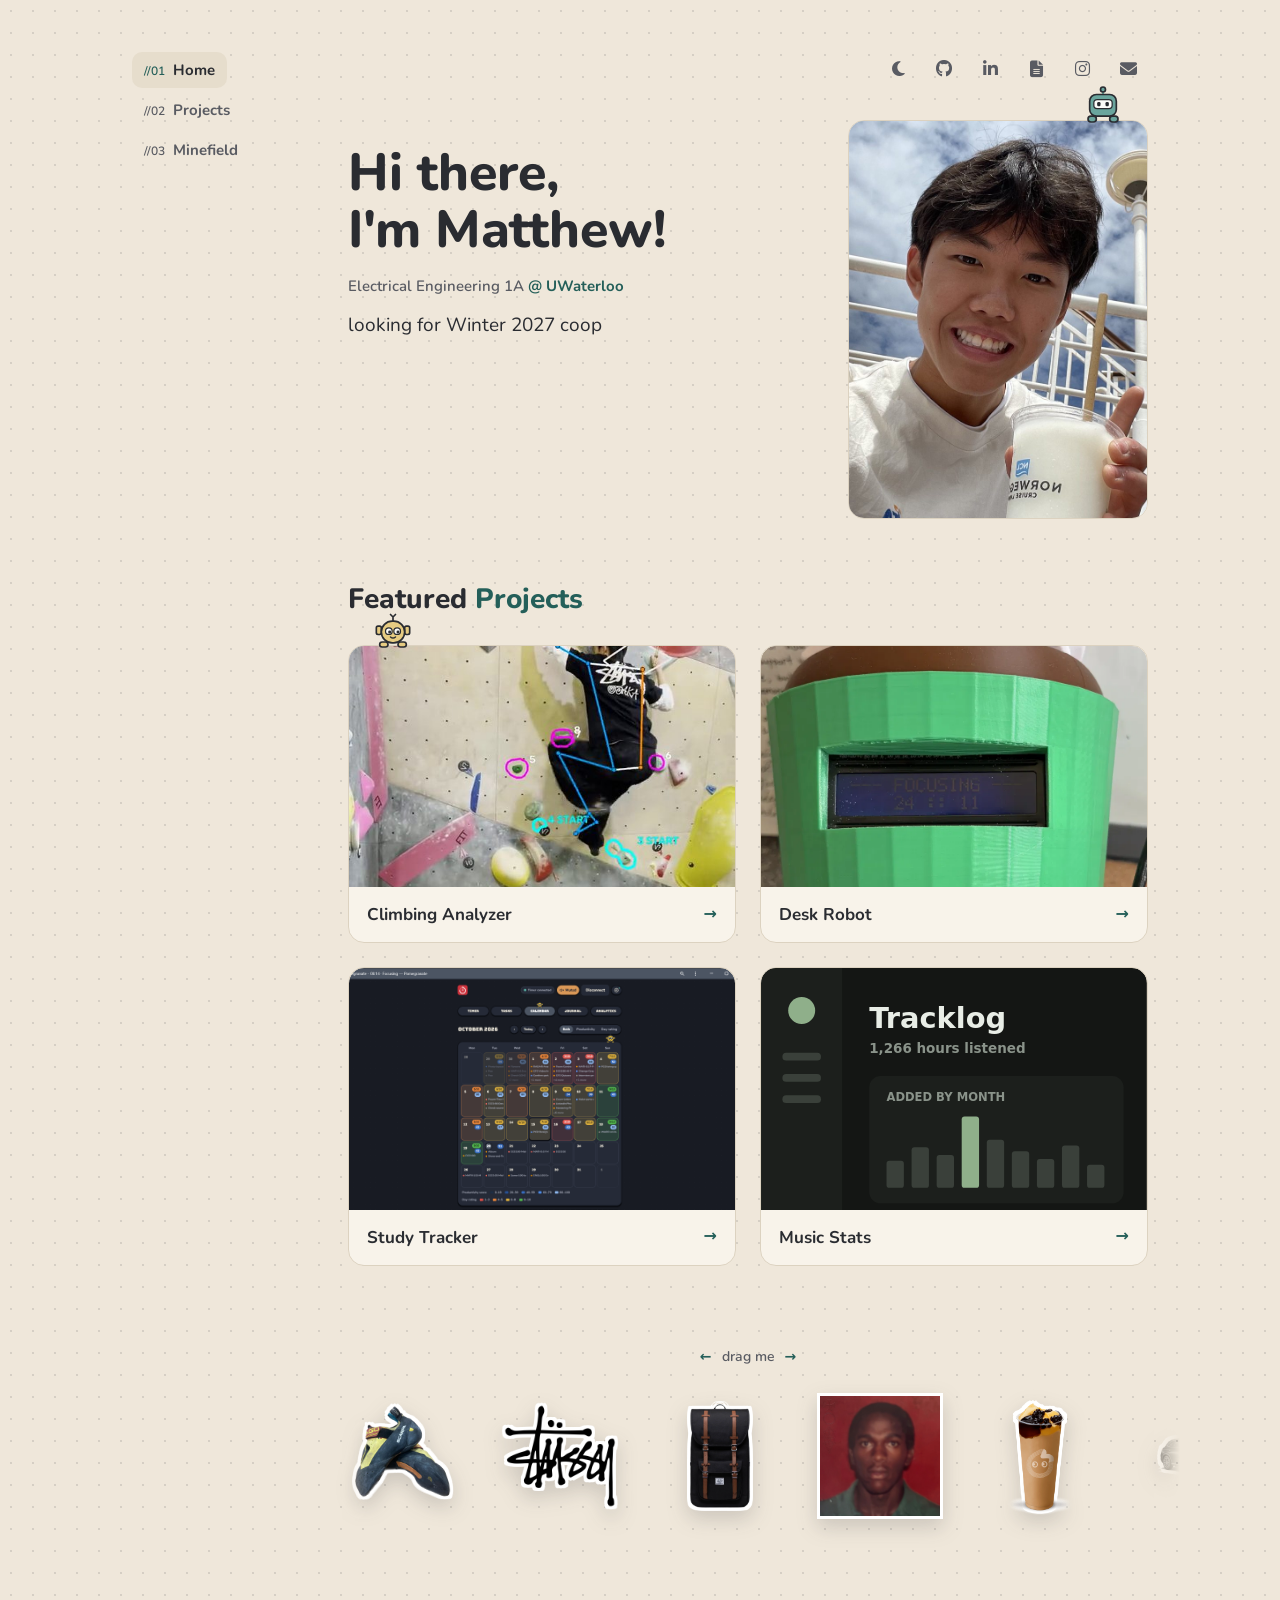
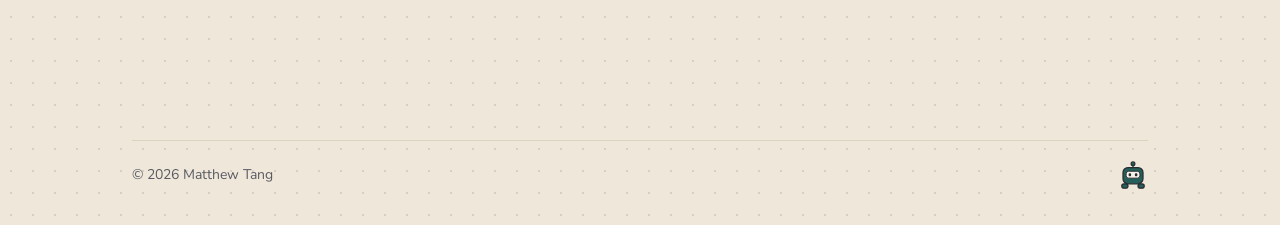
==== index.html @ fa2c8f28 "Add files via upload" ====
<!DOCTYPE html>
<html lang="en">
<head>
<meta charset="UTF-8">
<meta name="viewport" content="width=device-width, initial-scale=1.0">
<title>Matthew Tang</title>
<link rel="preconnect" href="https://fonts.googleapis.com">
<link rel="preconnect" href="https://fonts.gstatic.com" crossorigin>
<link href="https://fonts.googleapis.com/css2?family=Nunito:wght@400;600;700;800&display=swap" rel="stylesheet">
<link rel="stylesheet" href="https://cdnjs.cloudflare.com/ajax/libs/font-awesome/6.5.2/css/all.min.css">
<link rel="stylesheet" href="styles.css?v=18">
<script>
  // apply a saved light/dark choice before the page paints (no flash); otherwise CSS follows the device setting
  try { var t = localStorage.getItem("theme"); if (t === "light" || t === "dark") document.documentElement.dataset.theme = t; } catch (e) {}
</script>
</head>
<body>
<div class="page">
  <nav class="side-nav" aria-label="Pages">
    <a href="index.html" aria-current="page"><span class="num">//01</span>Home</a>
    <a href="projects.html"><span class="num">//02</span>Projects</a>
    <a href="game.html"><span class="num">//03</span>Minefield</a>
  </nav>
  <main>
    <div class="topbar">
      <button class="link-btn theme-toggle" type="button" aria-label="Switch light/dark mode"><i class="fa-solid fa-moon"></i><i class="fa-solid fa-sun"></i><span class="tip">Dark mode</span></button>
      <ul class="links">
        <li><a class="link-btn github" href="https://github.com/matthewtang29" target="_blank" rel="noopener" aria-label="GitHub"><i class="fa-brands fa-github"></i><span class="tip">GitHub</span></a></li>
        <li><a class="link-btn linkedin" href="https://www.linkedin.com/in/matthewtang29" target="_blank" rel="noopener" aria-label="LinkedIn"><i class="fa-brands fa-linkedin-in"></i><span class="tip">LinkedIn</span></a></li>
        <li><a class="link-btn resume" href="#" aria-label="Resume"><i class="fa-solid fa-file-lines"></i><span class="tip">Resume</span></a></li>
        <li><a class="link-btn instagram" href="https://instagram.com/matthew_tang29" target="_blank" rel="noopener" aria-label="Instagram"><i class="fa-brands fa-instagram"></i><span class="tip">Instagram</span></a></li>
        <li><button class="link-btn email" type="button" data-email="ms2tang@uwaterloo.ca" aria-label="Copy email address ms2tang@uwaterloo.ca"><i class="fa-solid fa-envelope"></i><span class="tip">ms2tang@uwaterloo.ca</span></button></li>
      </ul>
    </div>

    <section class="hero with-photo">
      <div class="hero-text">
        <h1>Hi there,<br><span class="nowrap">I'm Matthew!</span></h1>
        <p class="tagline">Electrical Engineering 1A <b>@ UWaterloo</b></p>
        <p class="blurb">looking for Winter 2027 coop</p>
      </div>
      <div class="card me perch bot-bolt">
        <img src="images/me.jpg" alt="Photo of Matthew Tang">
      </div>
    </section>

    <h2>Featured <span class="accent">Projects</span></h2>
    <div class="featured">
      <a class="card feature perch bot-gear left" href="projects.html#betavision">
        <img class="card-img" src="images/betavision-demo-poster.jpg" alt="A boulder climb run through BetaVision, with a skeleton tracking the climber and numbered route holds outlined">
        <div class="caption"><strong>Climbing Analyzer</strong><span class="arrow">→</span></div>
      </a>
      <a class="card feature" href="projects.html#pomodoro">
        <img class="card-img" src="images/pomodoro-timer.png" alt="The 3D-printed cupcake Pomodoro timer, its LCD reading FOCUSING 24:11">
        <div class="caption"><strong>Desk Robot</strong><span class="arrow">→</span></div>
      </a>
      <a class="card feature" href="projects.html#pomegranate">
        <img class="card-img" src="images/pomegranate-calendar.png" alt="Pomegranate's Calendar tab for October 2026, with each day's rating, productivity score and tasks">
        <div class="caption"><strong>Study Tracker</strong><span class="arrow">→</span></div>
      </a>
      <a class="card feature" href="projects.html#tracklog">
        <img class="card-img crop-top" src="images/tracklog.svg" alt="Tracklog's dashboard: hours listened, songs added by month and top songs">
        <div class="caption"><strong>Music Stats</strong><span class="arrow">→</span></div>
      </a>
    </div>

    <p class="drag-hint"><span>←</span>drag me<span>→</span></p>
    <div class="hobbies" aria-label="Things I like">
      <div class="hobby-track">
        <div class="hobby" tabindex="0"><img src="images/hobbies/climbing.svg" data-photo="images/hobbies/climbing" alt="" draggable="false"><div class="label"><small>Fav sport</small><span>Rock climbing</span></div></div>
        <div class="hobby" tabindex="0"><img src="images/hobbies/brand.svg" data-photo="images/hobbies/brand" alt="" draggable="false"><div class="label"><small>Fav brand</small><span>Stüssy</span></div></div>
        <div class="hobby" tabindex="0"><img src="images/hobbies/backpack.svg" data-photo="images/hobbies/backpack" alt="" draggable="false"><div class="label"><small>Backpack</small><span>Herschel Little America (black)</span></div></div>
        <div class="hobby" tabindex="0"><img src="images/hobbies/song.svg" data-photo="images/hobbies/song" alt="" draggable="false"><div class="label"><small>Fav song</small><span>Emily's Song — Daniel Caesar</span></div></div>
        <div class="hobby" tabindex="0"><img src="images/hobbies/drink.svg" data-photo="images/hobbies/drink" alt="" draggable="false"><div class="label"><small>Fav drink</small><span>CoCo Three Guys</span></div></div>
        <div class="hobby" tabindex="0"><img src="images/hobbies/car.svg" data-photo="images/hobbies/car" alt="" draggable="false"><div class="label"><small>Dream car</small><span>Mercedes CLE 300</span></div></div>
        <div class="hobby" tabindex="0"><img src="images/hobbies/album.svg" data-photo="images/hobbies/album" alt="" draggable="false"><div class="label"><small>Fav album</small><span>Gemini Rights — Steve Lacy</span></div></div>
      </div>
    </div>
  </main>
  <footer>
    <span>© 2026 Matthew Tang</span>
    <span class="footer-bot"><svg class="mascot" viewBox="0 0 48 44" aria-hidden="true" focusable="false"><line class="m-line" x1="24" y1="10" x2="24" y2="4"/><circle class="m-body" cx="24" cy="4" r="3"/><rect class="m-body" x="8" y="10" width="32" height="26" rx="8"/><rect class="m-visor" x="13" y="16" width="22" height="11" rx="4"/><g class="m-eyes"><rect x="17" y="19" width="4" height="5" rx="1.5"/><rect x="27" y="19" width="4" height="5" rx="1.5"/></g><rect class="m-body" x="6" y="36" width="10" height="7" rx="3.5"/><rect class="m-body" x="32" y="36" width="10" height="7" rx="3.5"/></svg></span>
  </footer>
</div>
<script src="site.js?v=9"></script>
</body>
</html>
---- styles.css ----
/* ==========================================================
   Matthew Tang — shared styles for every page
   Calm robot-lab theme: warm neutrals, one soft teal accent,
   rounded "panel" cards and a small mascot or two.
   ========================================================== */

/* ---------- Colour tokens ----------
   Every colour on the site comes from here. Light is the default;
   dark follows the device setting until the visitor picks one with
   the toggle (their choice is saved as data-theme on <html>). */
:root{
  --bg: #EFE7DA;            /* warm beige page */
  --surface: #F8F3EA;       /* cards / panels */
  --surface-2: #E6DDCC;     /* subtle fills, hovers */
  --text: #2A2C31;          /* dark grey body text */
  --muted: #595B62;         /* secondary text */
  --line: #DCD2C0;          /* hairline borders */
  --accent: #245F59;        /* the one accent: soft robot teal */
  --accent-soft: #D6E4DD;   /* tinted backgrounds (never behind accent text) */
  --on-accent: #FFFFFF;     /* text on accent buttons */
  --mascot-line: #2A2C31;
  --sticker-edge: #FFFFFF;  /* outline around the hobby stickers */
  --sticker-shadow: rgba(42,44,49,.18);
  --bot-edge: transparent;  /* thin outline around robot images (dark mode only) */
  --dot: rgba(42,44,49,.13); /* background dot grid */

  /* Minefield only — game states and the classic number colours */
  --danger: #A23B34;
  --ok: #336B43;
  --cell-hidden: #E2D9C8;
  --cell-hover: #D6CCB9;
  --cell-revealed: #F8F3EA;
  --grid-line: #CFC4B0;
  --n1: #3466A8; --n2: #336B43; --n3: #A23B34; --n4: #6A55A0;
  --n5: #9A5530; --n6: #245F59; --n7: #2A2C31; --n8: #595B62;

  --radius: 16px;
  color-scheme: light;
}

@media (prefers-color-scheme: dark){
  :root:not([data-theme="light"]){
    --bg: #1D1F23;
    --surface: #25282D;
    --surface-2: #2E3238;
    --text: #E9E7E2;
    --muted: #A4A7AE;
    --line: #363A41;
    --accent: #86BDB6;
    --accent-soft: #2B3B3A;
    --on-accent: #1D1F23;
    --mascot-line: #1D1F23;
    --sticker-edge: #E9E7E2;
    --sticker-shadow: rgba(0,0,0,.45);
    --bot-edge: #E9E7E2;
    --dot: rgba(233,231,226,.08);
    --danger: #E59088;
    --ok: #8CC79B;
    --cell-hidden: #34383F;
    --cell-hover: #3D424A;
    --cell-revealed: #25282D;
    --grid-line: #1D1F23;
    --n1: #8DB3E6; --n2: #8CC79B; --n3: #E59088; --n4: #BBA8E6;
    --n5: #DDA77F; --n6: #86BDB6; --n7: #E9E7E2; --n8: #A4A7AE;
    color-scheme: dark;
  }
}
:root[data-theme="dark"]{
  --bg: #1D1F23;
  --surface: #25282D;
  --surface-2: #2E3238;
  --text: #E9E7E2;
  --muted: #A4A7AE;
  --line: #363A41;
  --accent: #86BDB6;
  --accent-soft: #2B3B3A;
  --on-accent: #1D1F23;
  --mascot-line: #1D1F23;
  --sticker-edge: #E9E7E2;
  --sticker-shadow: rgba(0,0,0,.45);
  --bot-edge: #E9E7E2;
  --dot: rgba(233,231,226,.08);
  --danger: #E59088;
  --ok: #8CC79B;
  --cell-hidden: #34383F;
  --cell-hover: #3D424A;
  --cell-revealed: #25282D;
  --grid-line: #1D1F23;
  --n1: #8DB3E6; --n2: #8CC79B; --n3: #E59088; --n4: #BBA8E6;
  --n5: #DDA77F; --n6: #86BDB6; --n7: #E9E7E2; --n8: #A4A7AE;
  color-scheme: dark;
}

:root{
  --bot-outline: drop-shadow(1.5px 0 0 var(--bot-edge)) drop-shadow(-1.5px 0 0 var(--bot-edge))
                 drop-shadow(0 1.5px 0 var(--bot-edge)) drop-shadow(0 -1.5px 0 var(--bot-edge));
}

*{ box-sizing: border-box; }

html, body{
  margin: 0;
  padding: 0;
  background: var(--bg);
  color: var(--text);
  font-family: 'Nunito', system-ui, sans-serif;
  font-size: 16px;
  line-height: 1.6;
}
body{
  min-height: 100vh;
  background-image: radial-gradient(var(--dot) 1px, transparent 1.5px);
  background-size: 22px 22px;
}
img{ max-width: 100%; display: block; }
a{ color: inherit; }
:focus-visible{ outline: 2px solid var(--accent); outline-offset: 3px; }

/* ---------- Page frame: sidebar + main ---------- */
.page{
  max-width: 1080px;
  margin: 0 auto;
  padding: 48px 32px 0;
  display: grid;
  grid-template-columns: 160px 1fr;
  gap: 56px;
}
main{ min-width: 0; }   /* keep wide content (the hobby slider) from stretching the page */

/* ---------- Sidebar nav (//01 Home etc.) ---------- */
.side-nav{
  position: sticky;
  top: 48px;
  align-self: start;
  display: flex;
  flex-direction: column;
  gap: 4px;
  padding-top: 4px;
}
.side-nav a{
  position: relative;
  display: inline-flex;
  align-items: baseline;
  gap: 8px;
  width: fit-content;
  font-weight: 700;
  font-size: 15px;
  text-decoration: none;
  color: var(--muted);
  padding: 6px 12px;
  border-radius: 10px;
  transition: color .15s ease, background-color .15s ease;
}
.side-nav a .num{ font-size: 12px; font-weight: 600; color: var(--muted); }
.side-nav a:hover{ color: var(--text); background: var(--surface-2); }
.side-nav a[aria-current="page"]{ color: var(--text); background: var(--surface-2); }
.side-nav a[aria-current="page"] .num{ color: var(--accent); }

/* ---------- Top bar: theme toggle + link buttons ---------- */
.topbar{
  display: flex;
  justify-content: flex-end;
  align-items: center;
  gap: 6px;
  margin-bottom: 32px;
}
.links{
  display: flex;
  gap: 6px;
  list-style: none;
  margin: 0;
  padding: 0;
}
.link-btn{
  position: relative;
  width: 40px;
  height: 40px;
  display: flex;
  align-items: center;
  justify-content: center;
  border-radius: 12px;
  border: none;
  background: transparent;
  color: var(--muted);
  font-size: 17px;
  text-decoration: none;
  transition: background-color .15s ease, color .15s ease;
}
button.link-btn{ padding: 0; font: inherit; font-size: 17px; cursor: pointer; }
.link-btn:hover, .link-btn:focus-visible{ background: var(--surface-2); color: var(--accent); }

/* resume isn't ready yet: greyed out until site.js gets a link */
.link-btn.is-disabled{ opacity: .45; cursor: not-allowed; }
.link-btn.is-disabled:hover{ background: transparent; color: var(--muted); }

/* little label under each button on hover */
.link-btn .tip{
  position: absolute;
  top: calc(100% + 8px);
  left: 50%;
  transform: translateX(-50%);
  font-size: 12px;
  font-weight: 700;
  line-height: 1.4;
  white-space: nowrap;
  color: var(--bg);
  background: var(--text);
  border-radius: 6px;
  padding: 3px 8px;
  opacity: 0;
  pointer-events: none;
  transition: opacity .15s ease;
  z-index: 5;
}
.link-btn:hover .tip, .link-btn:focus-visible .tip{ opacity: 1; }

/* email: copies the address; last button, so its label lines up to the right */
.link-btn.email .tip{ left: auto; right: 0; transform: none; }
.link-btn.email.copied .tip{ opacity: 1; background: var(--accent); color: var(--on-accent); }

/* theme toggle: moon in light mode, sun in dark mode */
.theme-toggle i{ display: none !important; }
.theme-toggle .fa-moon{ display: inline-block !important; }
:root[data-theme="dark"] .theme-toggle .fa-moon{ display: none !important; }
:root[data-theme="dark"] .theme-toggle .fa-sun{ display: inline-block !important; }
@media (prefers-color-scheme: dark){
  :root:not([data-theme="light"]) .theme-toggle .fa-moon{ display: none !important; }
  :root:not([data-theme="light"]) .theme-toggle .fa-sun{ display: inline-block !important; }
}

/* ---------- Headings ---------- */
.hero{ margin: 0 0 64px; }
h1{
  font-weight: 800;
  font-size: clamp(34px, 5vw, 52px);
  line-height: 1.1;
  letter-spacing: -.5px;
  margin: 0 0 16px;
  color: var(--text);
}
.tagline{
  font-weight: 600;
  font-size: 15px;
  color: var(--muted);
  margin: 0 0 12px;
}
.tagline b{ font-weight: 700; color: var(--accent); }
.blurb{
  font-size: 19px;
  line-height: 1.6;
  margin: 0;
  max-width: 44ch;
}
h2{
  font-weight: 800;
  font-size: clamp(22px, 3vw, 28px);
  line-height: 1.2;
  margin: 0 0 28px;
  color: var(--text);
}
h2 .accent{ color: var(--accent); }

/* ---------- Shared card: a soft rounded panel ---------- */
.card{
  position: relative;
  background: var(--surface);
  border: 1px solid var(--line);
  border-radius: var(--radius);
  overflow: hidden;
}
/* a robot perched on a card's top edge (1–2 per page) */
.perch{ position: relative; }
.card.perch{ overflow: visible; }   /* let the robot poke out above the card */
.perch::before{
  content: "";
  position: absolute;
  bottom: calc(100% - 2px);
  right: 24px;
  width: 40px;
  height: 37px;
  background-repeat: no-repeat;
  background-position: center;
  background-size: contain;
  pointer-events: none;
  z-index: 2;
  filter: var(--bot-outline);
}
.perch.left::before{ right: auto; left: 24px; }
.bot-bolt::before { background-image: url(bots/bolt.svg); }
.bot-visor::before{ background-image: url(bots/visor.svg); }
.bot-gear::before { background-image: url(bots/gear.svg); }

/* card photos keep the card's rounded corners even when the card can't clip them */
.feature .card-img, .project .card-img{ border-radius: calc(var(--radius) - 1px) calc(var(--radius) - 1px) 0 0; }
.me img{ border-radius: calc(var(--radius) - 1px); }

.card-img{
  width: 100%;
  object-fit: cover;
  background: var(--surface-2);
}

/* ---------- Buttons ---------- */
.btn{
  display: inline-flex;
  align-items: center;
  gap: 8px;
  font-family: inherit;
  font-weight: 700;
  font-size: 14px;
  line-height: 1.4;
  text-decoration: none;
  color: var(--on-accent);
  background: var(--accent);
  border: 1px solid var(--accent);
  border-radius: 999px;
  padding: 7px 16px;
  cursor: pointer;
  transition: opacity .15s ease;
  white-space: nowrap;
}
.btn:hover{ opacity: .88; }
.btn.ghost{ background: transparent; color: var(--text); border-color: var(--line); }
.btn.ghost:hover{ opacity: 1; background: var(--surface-2); }
.btn:disabled{ opacity: .45; cursor: not-allowed; }

/* ---------- Home hero with photo ---------- */
.hero.with-photo{
  display: flex;
  align-items: flex-start;
  justify-content: space-between;
  gap: 48px;
}
.hero.with-photo .hero-text{ flex: 1; min-width: 0; padding-top: 24px; }
.hero.with-photo h1{ font-size: clamp(30px, 4.6vw, 52px); }   /* small enough that "I'm Matthew!" fits on one line */
.nowrap{ white-space: nowrap; }
.me{
  flex: 0 0 auto;
  width: 300px;
}
.me img{ width: 100%; height: auto; }   /* keep the photo's original (vertical) proportions */

/* ---------- Home: featured projects ---------- */
.featured{
  display: grid;
  grid-template-columns: 1fr 1fr;
  gap: 24px;
  margin-bottom: 80px;
}
.feature{
  display: block;
  text-decoration: none;
  transition: border-color .15s ease;
}
.feature:hover{ border-color: var(--accent); }
.feature .card-img{ aspect-ratio: 16 / 10; }
.card-img.crop-top{ object-position: top; }   /* keep the top of a tall image when it's cropped */
.feature .caption{
  display: flex;
  align-items: center;
  justify-content: space-between;
  gap: 10px;
  padding: 14px 18px;
}
.feature .caption strong{ font-weight: 700; font-size: 17px; }
.feature .caption .arrow{ color: var(--accent); font-weight: 700; }

/* ---------- Home: hobby slider ("drag me") ---------- */
.drag-hint{
  text-align: center;
  font-weight: 600;
  font-size: 14px;
  color: var(--muted);
  margin: 0 0 4px;
}
.drag-hint span{ display: inline-block; margin: 0 10px; color: var(--accent); }

.hobbies{
  position: relative;
  overflow: hidden;
  cursor: grab;
  padding: 24px 0 72px;
  margin: 0 -32px;
  touch-action: pan-y;
  -webkit-user-select: none;
  user-select: none;
  /* fade the edges */
  -webkit-mask-image: linear-gradient(90deg, transparent, #000 6%, #000 94%, transparent);
          mask-image: linear-gradient(90deg, transparent, #000 6%, #000 94%, transparent);
}
.hobbies.dragging{ cursor: grabbing; }
.hobby-track{
  display: flex;
  gap: 40px;
  width: max-content;
  padding: 0 24px;
  will-change: transform;
}
.hobby{
  position: relative;
  flex: 0 0 auto;
  width: 120px;
  outline: none;
}
.hobby img{
  width: 120px;
  height: 120px;
  object-fit: contain;
  -webkit-user-drag: none;
  /* sticker look: light outline + soft shadow */
  filter:
    drop-shadow(3px 0 0 var(--sticker-edge)) drop-shadow(-3px 0 0 var(--sticker-edge))
    drop-shadow(0 3px 0 var(--sticker-edge)) drop-shadow(0 -3px 0 var(--sticker-edge))
    drop-shadow(0 8px 10px var(--sticker-shadow));
  transition: transform .25s ease;
}
.hobby:hover img, .hobby:focus-visible img{ transform: translateY(-6px) rotate(-4deg) scale(1.06); }
.hobby .label{
  position: absolute;
  top: calc(100% + 10px);
  left: 50%;
  width: max-content;
  max-width: 190px;
  text-align: center;
  transform: translateX(-50%);
  opacity: 0;
  transition: opacity .15s ease;
  pointer-events: none;
}
.hobby .label small{
  display: block;
  font-size: 12px;
  font-weight: 700;
  text-transform: uppercase;
  letter-spacing: .5px;
  color: var(--muted);
}
.hobby .label span{
  display: block;
  font-size: 14px;
  font-weight: 700;
  line-height: 1.3;
}
.hobby:hover .label, .hobby:focus-visible .label{ opacity: 1; }

/* ---------- Projects grid ---------- */
.project-grid{
  display: grid;
  grid-template-columns: 1fr 1fr;
  gap: 24px;
}
.project{
  display: flex;
  flex-direction: column;
}
.project .card-img{ aspect-ratio: 4 / 4.2; }
.project .body{
  flex: 1;
  display: flex;
  flex-direction: column;
  justify-content: space-between;
  gap: 18px;
  padding: 20px 22px 22px;
}
.project h3{
  font-weight: 800;
  font-size: 19px;
  line-height: 1.3;
  margin: 0 0 6px;
}
.project p{ margin: 0; font-size: 15px; line-height: 1.6; color: var(--muted); }
.project .actions{ display: flex; flex-wrap: wrap; justify-content: flex-end; gap: 10px; }

/* ---------- Article placeholder pages ---------- */
.coming-soon{
  padding: 32px 28px;
  max-width: 640px;
}
.coming-soon p{ margin: 0 0 20px; font-size: 18px; line-height: 1.6; }

/* ---------- Article pages (full write-ups) ---------- */
.prose{ max-width: 680px; }
.prose p, .prose ul{ margin: 0 0 18px; font-size: 17px; line-height: 1.7; }
.prose ul{ padding-left: 22px; }
.prose li{ margin-bottom: 8px; }
.prose li::marker{ color: var(--accent); }
.prose h2{ margin: 48px 0 14px; }
.prose a:not(.btn){ color: var(--accent); font-weight: 700; }
.prose .lead{ font-size: 19px; }
.prose code{ font-size: .88em; padding: 1px 5px; border-radius: 5px; background: var(--surface-2); }
/* code blocks: scroll sideways instead of widening the page */
.prose pre{ margin: 0 0 18px; padding: 16px 18px; overflow-x: auto; font-size: 14px; line-height: 1.6; }
.prose pre code{ padding: 0; background: none; font-size: inherit; }
/* buttons right under the intro, e.g. "Try it live" */
.prose .lead + .article-end{ margin: 0 0 8px; }

/* a photo, screenshot or clip with a caption underneath */
.figure{ margin: 32px 0; }
.figure img, .figure video{ width: 100%; height: auto; background: var(--surface-2); border-radius: calc(var(--radius) - 1px) calc(var(--radius) - 1px) 0 0; }
.figure figcaption{ padding: 12px 18px 14px; font-size: 14px; line-height: 1.5; color: var(--muted); }
.figure.tall{ max-width: 320px; }   /* phone-shaped clips stay phone-sized */
/* several small images side by side, sharing one caption */
.figure .figure-row{ display: grid; grid-template-columns: repeat(4, 1fr); gap: 2px; }
.figure .figure-row img{ aspect-ratio: 1; object-fit: cover; border-radius: 0; }
.figure .figure-row img:first-child{ border-top-left-radius: calc(var(--radius) - 1px); }
.figure .figure-row img:last-child{ border-top-right-radius: calc(var(--radius) - 1px); }

/* the numbers at the end of a write-up */
.stats{
  display: grid;
  grid-template-columns: 1fr 1fr;
  gap: 16px;
  margin: 24px 0 12px;
}
.stat{ padding: 18px 20px; }
.stat strong{ display: block; font-weight: 800; font-size: 26px; line-height: 1.2; color: var(--accent); }
.stat span{ display: block; margin-top: 4px; font-size: 14px; line-height: 1.5; color: var(--muted); }
.prose .fine{ font-size: 14px; color: var(--muted); }

.article-end{ display: flex; flex-wrap: wrap; gap: 12px; margin-top: 40px; }

/* ---------- Footer ---------- */
footer{
  grid-column: 1 / -1;
  margin-top: 96px;
  padding: 20px 0 36px;
  border-top: 1px solid var(--line);
  font-size: 14px;
  color: var(--muted);
  display: flex;
  justify-content: space-between;
  align-items: center;
  flex-wrap: wrap;
  gap: 8px;
}
.footer-bot{ display: inline-flex; align-items: center; gap: 10px; }

/* ---------- Mascot (inline SVG in the footer) ----------
   The site's one animation: a slow idle blink. */
.mascot{ width: 30px; height: 28px; flex: 0 0 auto; overflow: visible; }
.mascot .m-body{ fill: var(--accent); stroke: var(--mascot-line); stroke-width: 2; }
.mascot .m-line{ stroke: var(--accent); stroke-width: 2.5; stroke-linecap: round; }
.mascot .m-visor{ fill: var(--surface); stroke: var(--mascot-line); stroke-width: 1.5; }
.mascot .m-eyes{
  fill: var(--text);
  transform-box: fill-box;
  transform-origin: center;
  animation: mascot-blink 6s infinite;
}
@keyframes mascot-blink{
  0%, 94%, 100%{ transform: scaleY(1); }
  96%{ transform: scaleY(.1); }
}

/* ---------- Small screens ---------- */
@media (max-width: 1020px){
  .me{ width: 250px; }
}
@media (max-width: 820px){
  .page{ grid-template-columns: 1fr; gap: 8px; padding: 24px 24px 0; }
  .side-nav{
    position: static;
    flex-direction: row;
    flex-wrap: wrap;
    gap: 4px;
    padding-top: 24px;
    margin-bottom: 24px;
  }
  .side-nav a{ font-size: 14px; padding: 6px 10px; }
  .topbar{ justify-content: flex-start; order: -1; margin-bottom: 0; }
  .hero{ margin-bottom: 48px; }
  .hero.with-photo{ flex-direction: column-reverse; gap: 24px; }
  .hero.with-photo .hero-text{ padding-top: 0; }
  .hero.with-photo h1{ font-size: clamp(30px, 8vw, 52px); }
  .me{ width: 100%; max-width: 360px; }
  .featured, .project-grid{ grid-template-columns: 1fr; }
  .hobbies{ margin: 0 -24px; }
}
@media (max-width: 480px){
  .page{ padding-left: 16px; padding-right: 16px; }
  .hobbies{ margin: 0 -16px; }
  .link-btn{ width: 38px; height: 38px; }
  .links, .topbar{ gap: 4px; }
  .stats{ grid-template-columns: 1fr; }
  .figure.tall{ max-width: none; }
  .figure .figure-row{ grid-template-columns: 1fr 1fr; }
  .figure .figure-row img{ border-radius: 0 !important; }
  .figure .figure-row img:first-child{ border-top-left-radius: calc(var(--radius) - 1px) !important; }
  .figure .figure-row img:nth-child(2){ border-top-right-radius: calc(var(--radius) - 1px) !important; }
  footer{ margin-top: 72px; }
}

/* ==========================================================
   //04 Game — Minefield
   ========================================================== */
.game-hero{
  display: flex;
  justify-content: space-between;
  align-items: flex-end;
  gap: 16px;
  flex-wrap: wrap;
}
.status-chip{
  display: flex;
  align-items: center;
  gap: 8px;
  font-size: 13px;
  font-weight: 700;
  color: var(--muted);
  background: var(--surface);
  border: 1px solid var(--line);
  border-radius: 999px;
  padding: 5px 12px;
  white-space: nowrap;
}
.led{ width: 9px; height: 9px; border-radius: 50%; background: var(--muted); flex-shrink: 0; transition: background-color .2s ease; }
.led.won { background: var(--ok); }
.led.lost{ background: var(--danger); }

.game{ max-width: 760px; }
.difficulty-row, .options-row{ display: flex; gap: 10px; flex-wrap: wrap; margin: 0 0 12px; }
.diff-btn, .opt-btn{
  position: relative;
  background: var(--surface);
  border: 1px solid var(--line);
  border-radius: 14px;
  color: var(--text);
  padding: 10px 14px;
  cursor: pointer;
  text-align: left;
  font-family: inherit;
  line-height: 1.4;
  transition: border-color .15s ease, background-color .15s ease;
}
.diff-btn{ flex: 1 1 150px; }
.opt-btn{ flex: 1 1 220px; display: flex; align-items: center; gap: 12px; }
.diff-btn:hover, .opt-btn:hover{ border-color: var(--muted); }
.diff-btn .name, .opt-btn .name{ display: block; font-weight: 700; font-size: 15px; }
.diff-btn .meta, .opt-btn .meta{ display: block; font-size: 13px; color: var(--muted); margin-top: 1px; }
.diff-btn[aria-pressed="true"]{ border-color: var(--accent); box-shadow: inset 0 0 0 1px var(--accent); }

/* on/off switch */
.opt-switch{
  position: relative;
  flex: 0 0 auto;
  width: 36px;
  height: 22px;
  border-radius: 999px;
  background: var(--cell-hover);
  transition: background-color .2s ease;
}
.opt-switch::after{
  content: "";
  position: absolute;
  top: 3px;
  left: 3px;
  width: 16px;
  height: 16px;
  border-radius: 50%;
  background: var(--surface);
  transition: transform .2s ease;
}
.opt-btn[aria-pressed="true"] .opt-switch{ background: var(--accent); }
.opt-btn[aria-pressed="true"] .opt-switch::after{ transform: translateX(14px); }

.readout-row{
  display: flex;
  align-items: center;
  justify-content: space-between;
  gap: 12px;
  margin: 32px 0 52px;   /* room for the robot perched on the board */
  flex-wrap: wrap;
}
.lcd-wrap{ text-align: center; }
.lcd{
  font-weight: 800;
  font-size: 22px;
  font-variant-numeric: tabular-nums;
  letter-spacing: 2px;
  background: var(--surface);
  border: 1px solid var(--line);
  border-radius: 12px;
  padding: 4px 14px;
  min-width: 88px;
}
.lcd-label{ font-size: 12px; font-weight: 700; color: var(--muted); margin-top: 4px; text-transform: uppercase; letter-spacing: .5px; }
.reset-btn{
  font-family: inherit;
  font-weight: 700;
  font-size: 16px;
  background: var(--accent);
  color: var(--on-accent);
  border: none;
  border-radius: 999px;
  padding: 10px 24px;
  cursor: pointer;
  transition: opacity .15s ease;
}
.reset-btn:hover{ opacity: .88; }

.board-scroll{
  overflow-x: auto;
  padding: 12px;
  background: var(--surface);
  border: 1px solid var(--line);
  border-radius: var(--radius);
}
.grid{
  display: grid;
  gap: 2px;
  background: var(--grid-line);
  border: 2px solid var(--grid-line);
  border-radius: 6px;
  overflow: hidden;
  width: max-content;
  margin: 0 auto;
}
.cell{
  width: var(--cell-size);
  height: var(--cell-size);
  background: var(--cell-hidden);
  border: none;
  padding: 0;
  font-family: 'Nunito', sans-serif;
  font-weight: 800;
  font-size: calc(var(--cell-size) * 0.5);
  cursor: pointer;
  display: flex;
  align-items: center;
  justify-content: center;
  color: var(--text);
  -webkit-user-select: none;
  user-select: none;
  touch-action: manipulation;
}
.cell:focus-visible{ outline: 2px solid var(--accent); outline-offset: 1px; }
.cell:hover:not([data-revealed="true"]):not([disabled]){ background: var(--cell-hover); }
.cell[data-revealed="true"]{ background: var(--cell-revealed); cursor: default; }
.cell[data-flagged="true"]{ color: var(--danger); }
.cell[data-mine-hit="true"]{ background: var(--danger); color: var(--bg); }
.cell[data-wrong-flag="true"]{ color: var(--danger); }
.cell[data-num="1"]{ color: var(--n1); }
.cell[data-num="2"]{ color: var(--n2); }
.cell[data-num="3"]{ color: var(--n3); }
.cell[data-num="4"]{ color: var(--n4); }
.cell[data-num="5"]{ color: var(--n5); }
.cell[data-num="6"]{ color: var(--n6); }
.cell[data-num="7"]{ color: var(--n7); }
.cell[data-num="8"]{ color: var(--n8); }
.status-line{ margin: 16px 0 6px; font-size: 14px; font-weight: 700; color: var(--muted); min-height: 22px; }
.status-line.won { color: var(--ok); }
.status-line.lost{ color: var(--danger); }
.game-help{ margin: 0; font-size: 14px; line-height: 1.6; color: var(--muted); }

/* ---------- robot helper bar ---------- */
.helper{
  display: flex;
  align-items: center;
  gap: 14px;
  margin: -28px 0 52px;
}
.helper[hidden]{ display: none; }
.helper-bot{
  filter: var(--bot-outline);
  width: 48px;
  height: 44px;
  flex: 0 0 auto;
}
.bubble{
  position: relative;
  flex: 1;
  margin: 0;
  background: var(--surface);
  border: 1px solid var(--line);
  border-radius: 14px;
  padding: 10px 14px;
  font-size: 14px;
  line-height: 1.5;
}

/* the cell the robot points at */
.cell[data-hint="true"]{
  background-color: var(--accent-soft);
  background-image: url(bots/bolt.svg);
  background-repeat: no-repeat;
  background-position: center;
  background-size: 72%;
}

/* ---------- hex grid ---------- */
.grid.hex{
  display: block;
  position: relative;
  background: transparent;
  border: none;
  border-radius: 0;
  overflow: visible;
}
.grid.hex .cell{
  position: absolute;
  width: var(--cell-size);
  height: var(--hex-h);
  clip-path: polygon(50% 0, 100% 25%, 100% 75%, 50% 100%, 0 75%, 0 25%);
  transform: scale(.93);
  font-size: calc(var(--cell-size) * 0.45);
}
/* outlines get clipped on hexagons, so show focus with colour instead */
.grid.hex .cell:focus-visible{ outline: none; background-color: var(--accent); color: var(--on-accent); }

/* ---------- Reduced motion ---------- */
@media (prefers-reduced-motion: reduce){
  *{ transition: none !important; animation: none !important; }
}
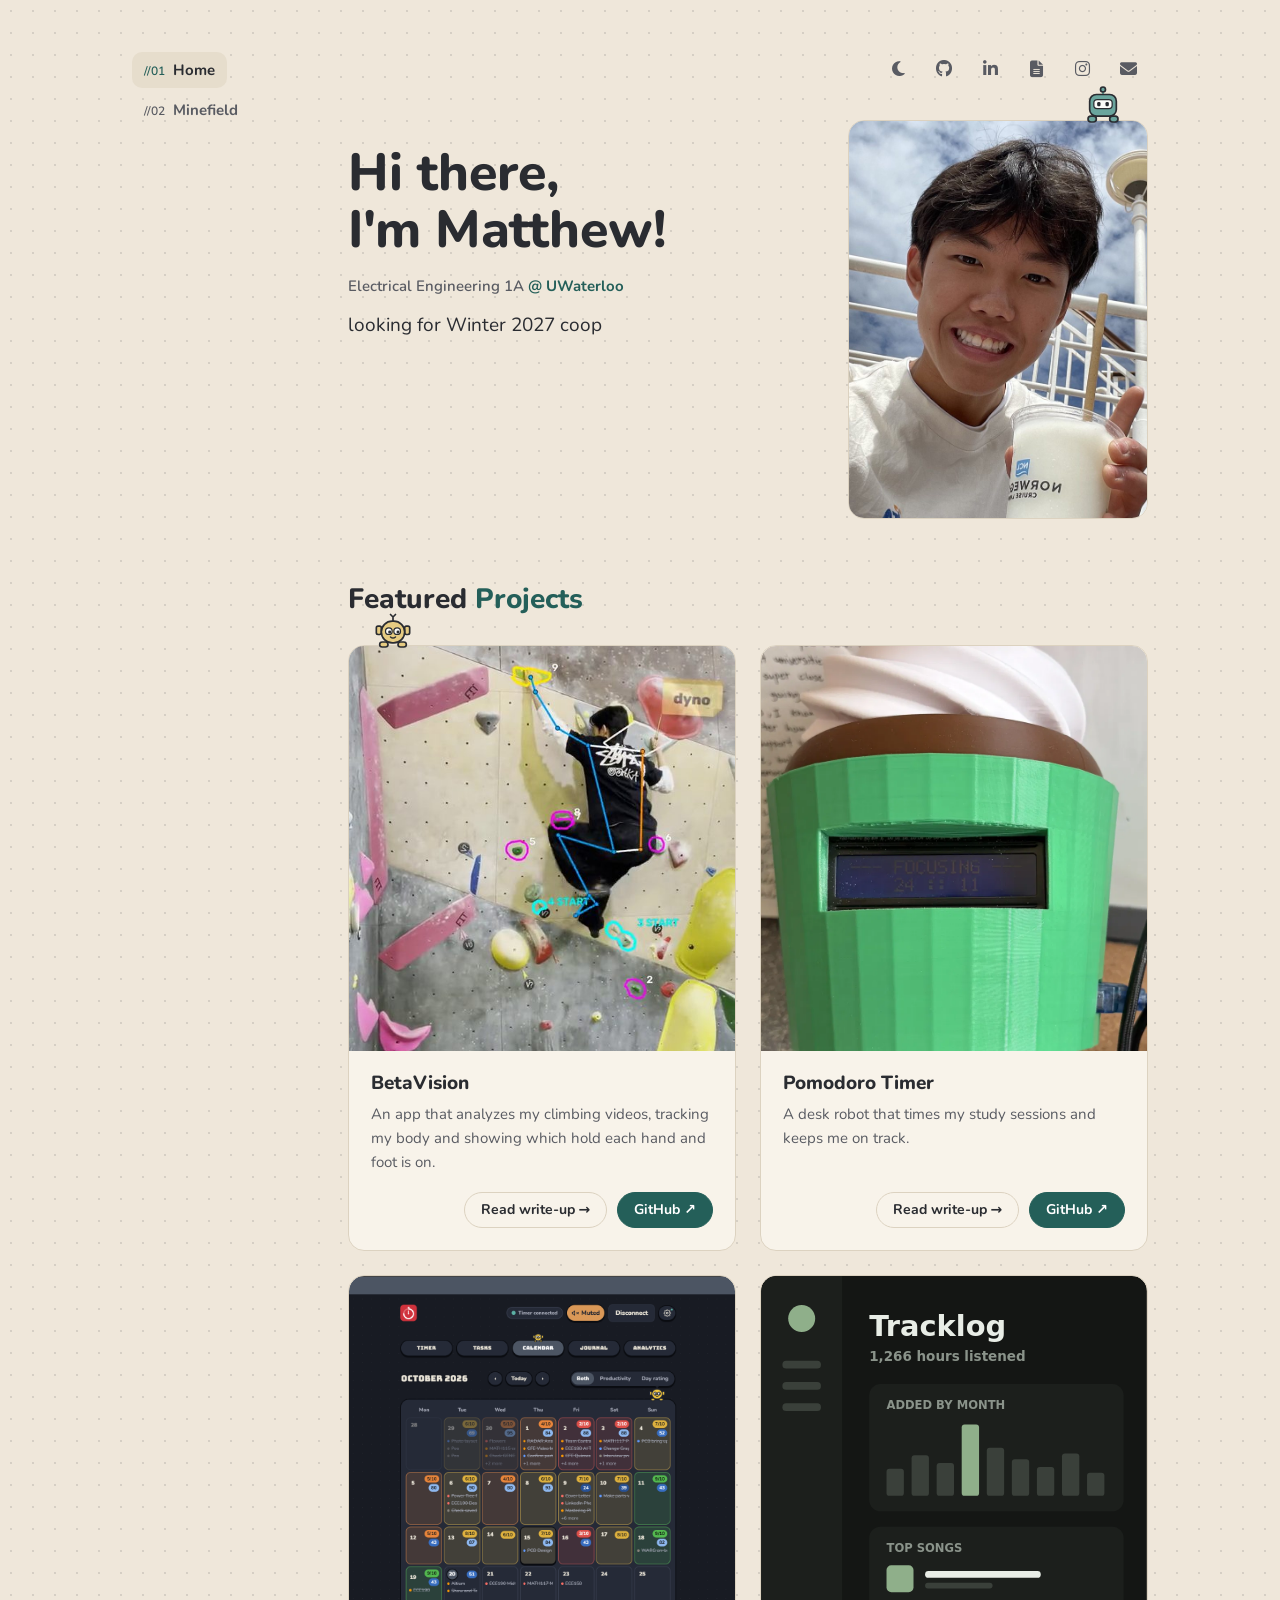
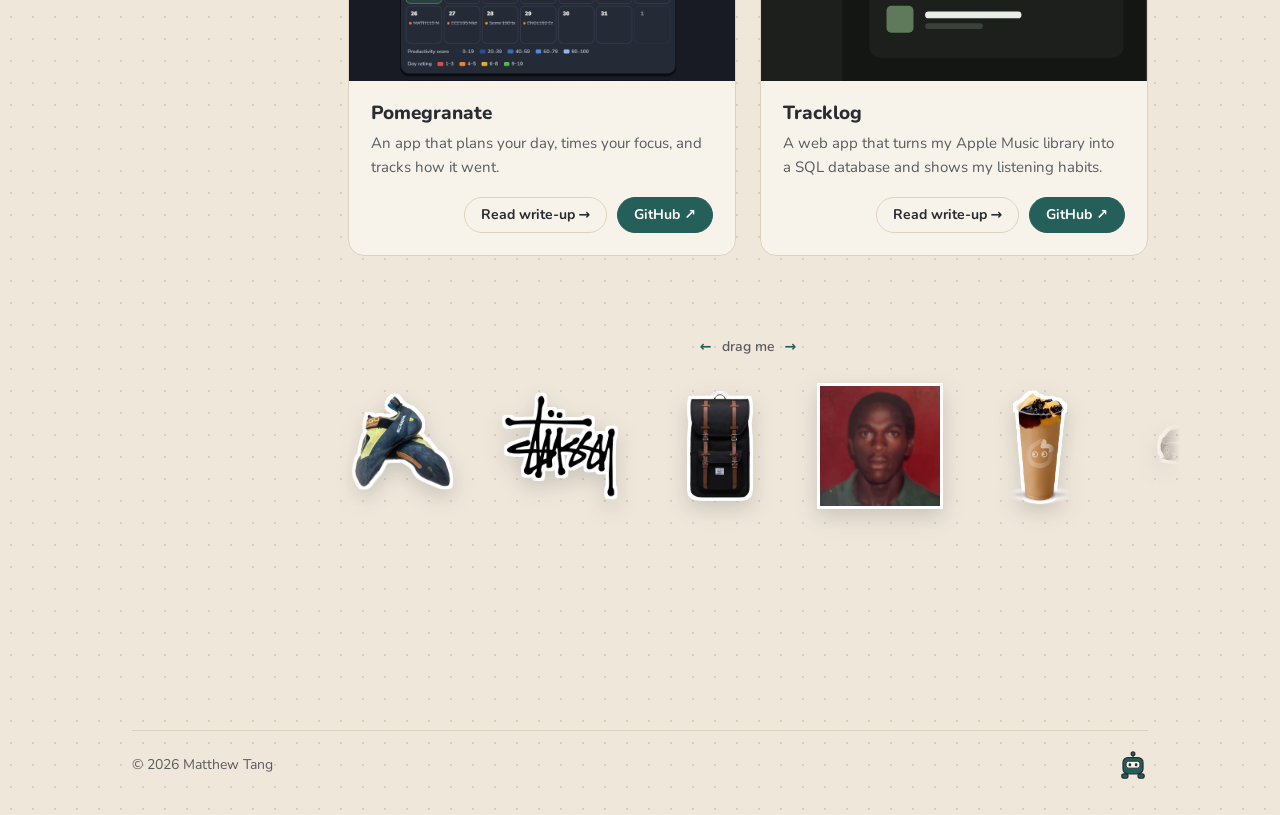
==== commit 95ea632f: "Add files via upload" ====
--- a/index.html
+++ b/index.html
@@ -8,7 +8,7 @@
 <link rel="preconnect" href="https://fonts.gstatic.com" crossorigin>
 <link href="https://fonts.googleapis.com/css2?family=Nunito:wght@400;600;700;800&display=swap" rel="stylesheet">
 <link rel="stylesheet" href="https://cdnjs.cloudflare.com/ajax/libs/font-awesome/6.5.2/css/all.min.css">
-<link rel="stylesheet" href="styles.css?v=18">
+<link rel="stylesheet" href="styles.css?v=19">
 <script>
   // apply a saved light/dark choice before the page paints (no flash); otherwise CSS follows the device setting
   try { var t = localStorage.getItem("theme"); if (t === "light" || t === "dark") document.documentElement.dataset.theme = t; } catch (e) {}
@@ -18,8 +18,7 @@
 <div class="page">
   <nav class="side-nav" aria-label="Pages">
     <a href="index.html" aria-current="page"><span class="num">//01</span>Home</a>
-    <a href="projects.html"><span class="num">//02</span>Projects</a>
-    <a href="game.html"><span class="num">//03</span>Minefield</a>
+    <a href="game.html"><span class="num">//02</span>Minefield</a>
   </nav>
   <main>
     <div class="topbar">
@@ -45,23 +44,62 @@
     </section>
 
     <h2>Featured <span class="accent">Projects</span></h2>
-    <div class="featured">
-      <a class="card feature perch bot-gear left" href="projects.html#betavision">
+    <div class="project-grid">
+      <article class="card project perch bot-gear left" id="betavision">
         <img class="card-img" src="images/betavision-demo-poster.jpg" alt="A boulder climb run through BetaVision, with a skeleton tracking the climber and numbered route holds outlined">
-        <div class="caption"><strong>Climbing Analyzer</strong><span class="arrow">→</span></div>
-      </a>
-      <a class="card feature" href="projects.html#pomodoro">
+        <div class="body">
+          <div>
+            <h3>BetaVision</h3>
+            <p>An app that analyzes my climbing videos, tracking my body and showing which hold each hand and foot is on.</p>
+          </div>
+          <div class="actions">
+            <a class="btn ghost" href="article-betavision.html">Read write-up →</a>
+            <a class="btn" href="https://github.com/matthewtang29/BetaVision" target="_blank" rel="noopener">GitHub ↗</a>
+          </div>
+        </div>
+      </article>
+
+      <article class="card project" id="pomodoro">
         <img class="card-img" src="images/pomodoro-timer.png" alt="The 3D-printed cupcake Pomodoro timer, its LCD reading FOCUSING 24:11">
-        <div class="caption"><strong>Desk Robot</strong><span class="arrow">→</span></div>
-      </a>
-      <a class="card feature" href="projects.html#pomegranate">
+        <div class="body">
+          <div>
+            <h3>Pomodoro Timer</h3>
+            <p>A desk robot that times my study sessions and keeps me on track.</p>
+          </div>
+          <div class="actions">
+            <a class="btn ghost" href="article-desk-robot.html">Read write-up →</a>
+            <a class="btn" href="https://github.com/matthewtang29/pomodoro" target="_blank" rel="noopener">GitHub ↗</a>
+          </div>
+        </div>
+      </article>
+
+      <article class="card project" id="pomegranate">
         <img class="card-img" src="images/pomegranate-calendar.png" alt="Pomegranate's Calendar tab for October 2026, with each day's rating, productivity score and tasks">
-        <div class="caption"><strong>Study Tracker</strong><span class="arrow">→</span></div>
-      </a>
-      <a class="card feature" href="projects.html#tracklog">
-        <img class="card-img crop-top" src="images/tracklog.svg" alt="Tracklog's dashboard: hours listened, songs added by month and top songs">
-        <div class="caption"><strong>Music Stats</strong><span class="arrow">→</span></div>
-      </a>
+        <div class="body">
+          <div>
+            <h3>Pomegranate</h3>
+            <p>An app that plans your day, times your focus, and tracks how it went.</p>
+          </div>
+          <div class="actions">
+            <a class="btn ghost" href="article-study-app.html">Read write-up →</a>
+            <a class="btn" href="https://github.com/matthewtang29/pomegranate" target="_blank" rel="noopener">GitHub ↗</a>
+          </div>
+        </div>
+      </article>
+
+      <article class="card project" id="tracklog">
+        <img class="card-img" src="images/tracklog.svg" alt="Tracklog's dashboard: hours listened, songs added by month and top songs">
+        <div class="body">
+          <div>
+            <h3>Tracklog</h3>
+            <p>A web app that turns my Apple Music library into a SQL database and shows my listening habits.</p>
+          </div>
+          <div class="actions">
+            <a class="btn ghost" href="article-tracklog.html">Read write-up →</a>
+            <a class="btn" href="https://github.com/matthewtang29/Tracklog" target="_blank" rel="noopener">GitHub ↗</a>
+          </div>
+        </div>
+      </article>
     </div>
 
     <p class="drag-hint"><span>←</span>drag me<span>→</span></p>
--- a/styles.css
+++ b/styles.css
@@ -291,7 +291,7 @@
 .bot-gear::before { background-image: url(bots/gear.svg); }
 
 /* card photos keep the card's rounded corners even when the card can't clip them */
-.feature .card-img, .project .card-img{ border-radius: calc(var(--radius) - 1px) calc(var(--radius) - 1px) 0 0; }
+.project .card-img{ border-radius: calc(var(--radius) - 1px) calc(var(--radius) - 1px) 0 0; }
 .me img{ border-radius: calc(var(--radius) - 1px); }
 
 .card-img{
@@ -340,31 +340,6 @@
 }
 .me img{ width: 100%; height: auto; }   /* keep the photo's original (vertical) proportions */
 
-/* ---------- Home: featured projects ---------- */
-.featured{
-  display: grid;
-  grid-template-columns: 1fr 1fr;
-  gap: 24px;
-  margin-bottom: 80px;
-}
-.feature{
-  display: block;
-  text-decoration: none;
-  transition: border-color .15s ease;
-}
-.feature:hover{ border-color: var(--accent); }
-.feature .card-img{ aspect-ratio: 16 / 10; }
-.card-img.crop-top{ object-position: top; }   /* keep the top of a tall image when it's cropped */
-.feature .caption{
-  display: flex;
-  align-items: center;
-  justify-content: space-between;
-  gap: 10px;
-  padding: 14px 18px;
-}
-.feature .caption strong{ font-weight: 700; font-size: 17px; }
-.feature .caption .arrow{ color: var(--accent); font-weight: 700; }
-
 /* ---------- Home: hobby slider ("drag me") ---------- */
 .drag-hint{
   text-align: center;
@@ -443,11 +418,12 @@
 }
 .hobby:hover .label, .hobby:focus-visible .label{ opacity: 1; }
 
-/* ---------- Projects grid ---------- */
+/* ---------- Home: projects grid ---------- */
 .project-grid{
   display: grid;
   grid-template-columns: 1fr 1fr;
   gap: 24px;
+  margin-bottom: 80px;
 }
 .project{
   display: flex;
@@ -573,7 +549,7 @@
   .hero.with-photo .hero-text{ padding-top: 0; }
   .hero.with-photo h1{ font-size: clamp(30px, 8vw, 52px); }
   .me{ width: 100%; max-width: 360px; }
-  .featured, .project-grid{ grid-template-columns: 1fr; }
+  .project-grid{ grid-template-columns: 1fr; }
   .hobbies{ margin: 0 -24px; }
 }
 @media (max-width: 480px){
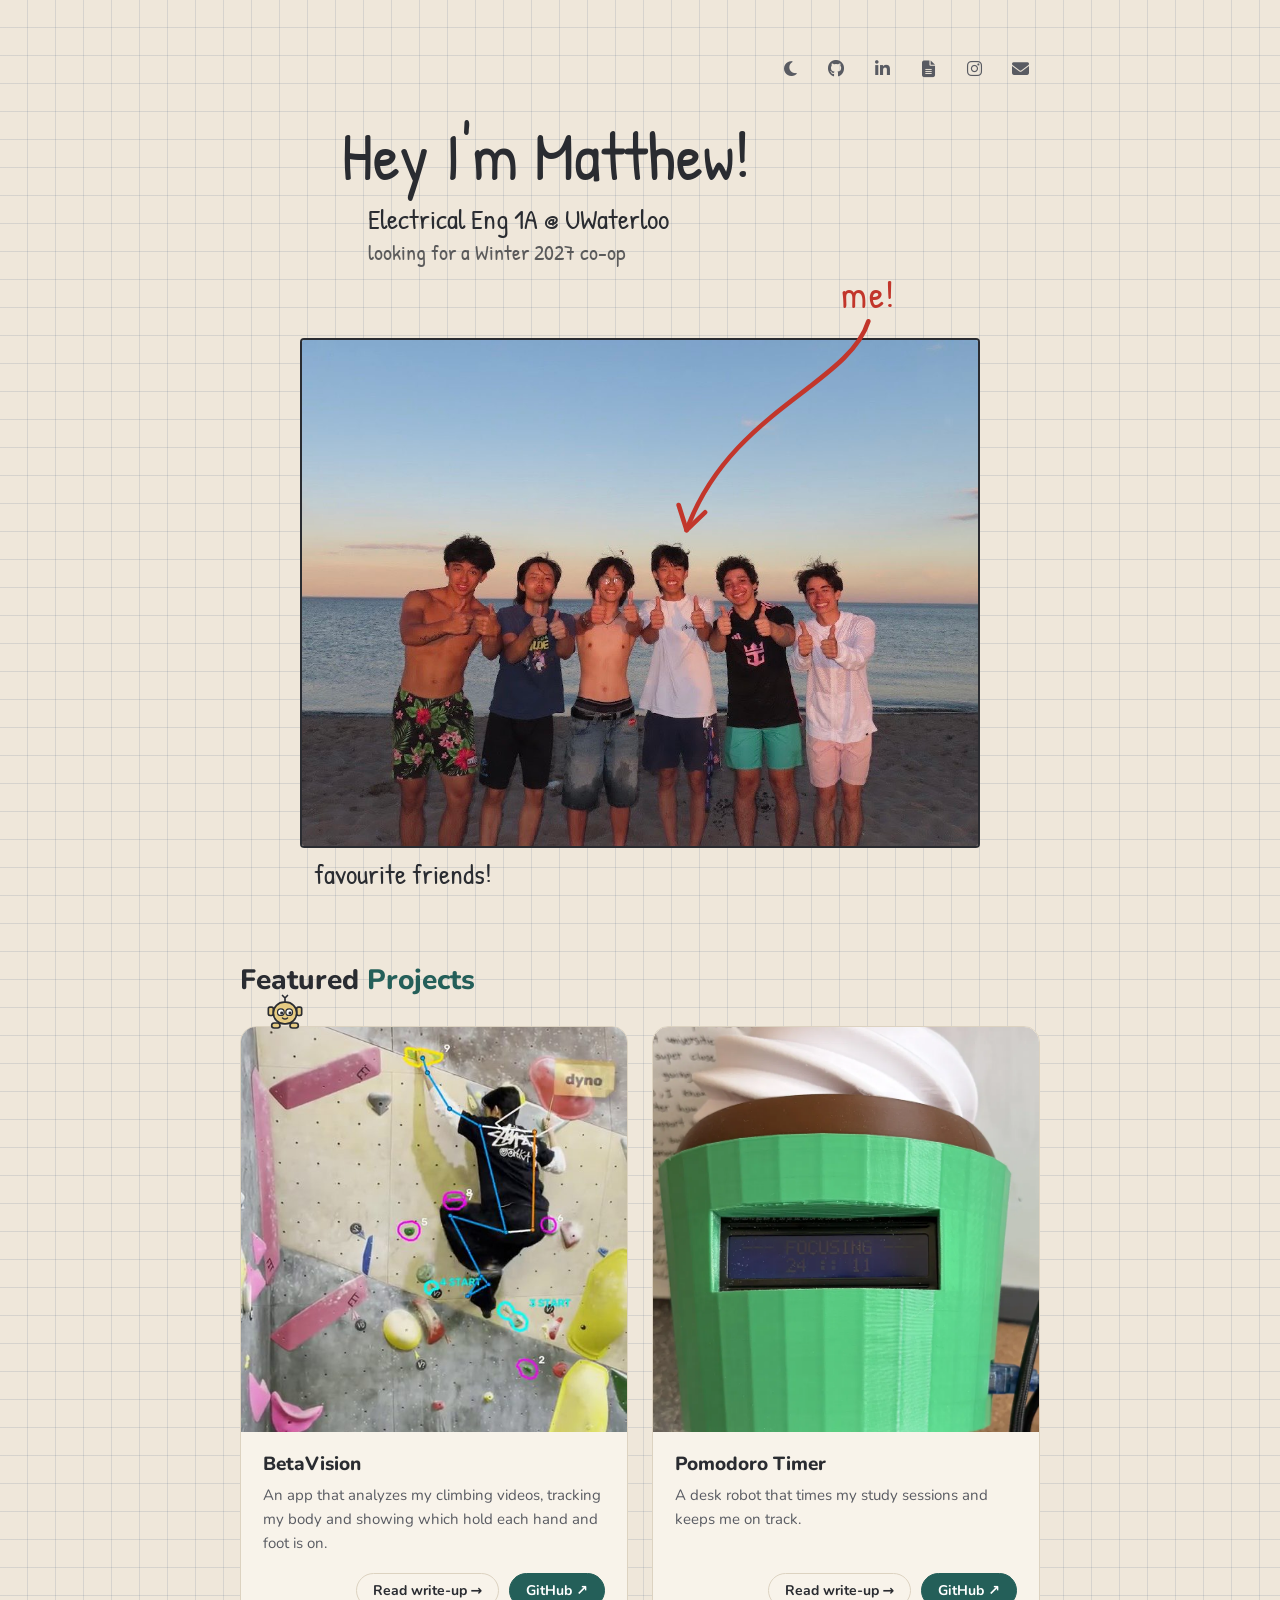
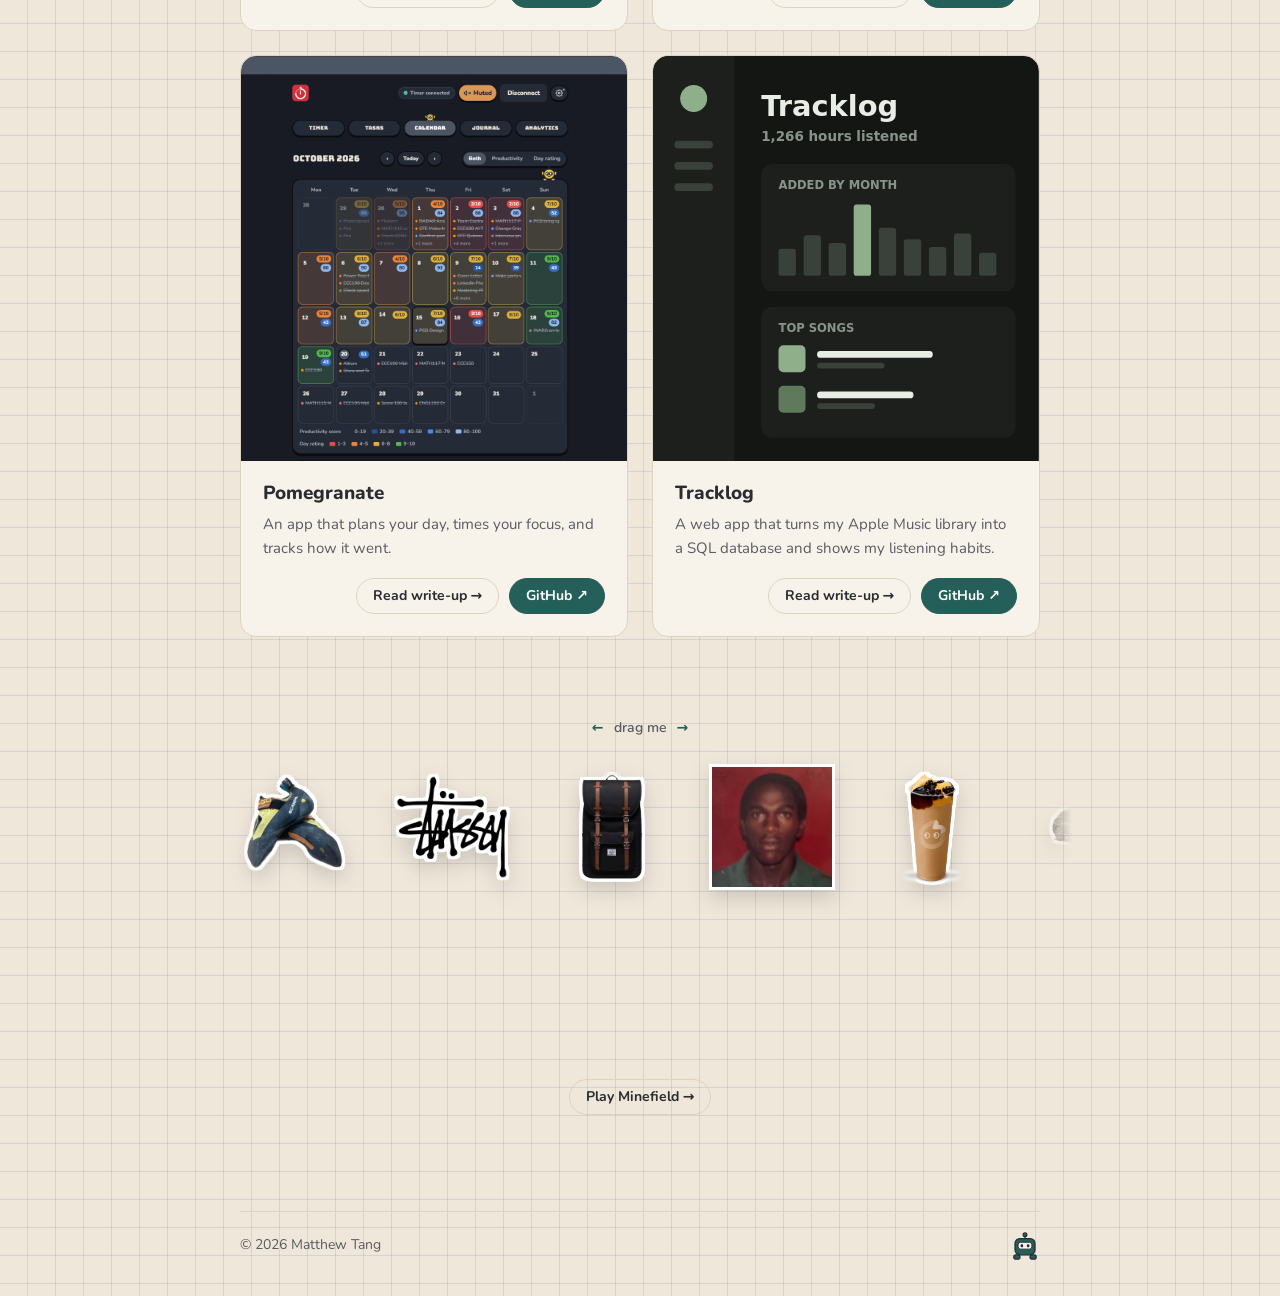
==== commit 158fb8f2: "Add files via upload" ====
--- a/index.html
+++ b/index.html
@@ -6,9 +6,9 @@
 <title>Matthew Tang</title>
 <link rel="preconnect" href="https://fonts.googleapis.com">
 <link rel="preconnect" href="https://fonts.gstatic.com" crossorigin>
-<link href="https://fonts.googleapis.com/css2?family=Nunito:wght@400;600;700;800&display=swap" rel="stylesheet">
+<link href="https://fonts.googleapis.com/css2?family=Nunito:wght@400;600;700;800&family=Patrick+Hand&display=swap" rel="stylesheet">
 <link rel="stylesheet" href="https://cdnjs.cloudflare.com/ajax/libs/font-awesome/6.5.2/css/all.min.css">
-<link rel="stylesheet" href="styles.css?v=19">
+<link rel="stylesheet" href="styles.css?v=21">
 <script>
   // apply a saved light/dark choice before the page paints (no flash); otherwise CSS follows the device setting
   try { var t = localStorage.getItem("theme"); if (t === "light" || t === "dark") document.documentElement.dataset.theme = t; } catch (e) {}
@@ -16,10 +16,6 @@
 </head>
 <body>
 <div class="page">
-  <nav class="side-nav" aria-label="Pages">
-    <a href="index.html" aria-current="page"><span class="num">//01</span>Home</a>
-    <a href="game.html"><span class="num">//02</span>Minefield</a>
-  </nav>
   <main>
     <div class="topbar">
       <button class="link-btn theme-toggle" type="button" aria-label="Switch light/dark mode"><i class="fa-solid fa-moon"></i><i class="fa-solid fa-sun"></i><span class="tip">Dark mode</span></button>
@@ -32,15 +28,25 @@
       </ul>
     </div>
 
-    <section class="hero with-photo">
-      <div class="hero-text">
-        <h1>Hi there,<br><span class="nowrap">I'm Matthew!</span></h1>
-        <p class="tagline">Electrical Engineering 1A <b>@ UWaterloo</b></p>
-        <p class="blurb">looking for Winter 2027 coop</p>
+    <!-- notebook hero: each .roll drops in from the top, in --step order -->
+    <section class="hero notebook">
+      <h1 class="roll" style="--step:1">Hey I'm Matthew!</h1>
+      <div class="roll" style="--step:2">
+        <p class="hand-line">Electrical Eng 1A @ UWaterloo</p>
+        <p class="hand-line small">looking for a Winter 2027 co-op</p>
       </div>
-      <div class="card me perch bot-bolt">
-        <img src="images/me.jpg" alt="Photo of Matthew Tang">
-      </div>
+      <figure class="snapshot roll" style="--step:3">
+        <div class="snapshot-frame">
+          <img src="images/friends.jpg" width="1029" height="769" alt="Matthew and five friends on a beach at sunset, all giving a thumbs up">
+          <!-- viewBox matches the photo's pixels, so the arrow lands on the same spot at any size -->
+          <svg class="me-arrow roll" style="--step:4" viewBox="0 0 1029 769" aria-hidden="true" focusable="false">
+            <text x="860" y="-46" text-anchor="middle">me!</text>
+            <path d="M 860 -26 C 830 70, 650 110, 585 290"/>
+            <path d="M 613 263 L 585 290 L 573 252"/>
+          </svg>
+        </div>
+        <figcaption>favourite friends!</figcaption>
+      </figure>
     </section>
 
     <h2>Featured <span class="accent">Projects</span></h2>
@@ -114,6 +120,8 @@
         <div class="hobby" tabindex="0"><img src="images/hobbies/album.svg" data-photo="images/hobbies/album" alt="" draggable="false"><div class="label"><small>Fav album</small><span>Gemini Rights — Steve Lacy</span></div></div>
       </div>
     </div>
+
+    <p class="minefield-link"><a class="btn ghost" href="game.html">Play Minefield →</a></p>
   </main>
   <footer>
     <span>© 2026 Matthew Tang</span>
--- a/styles.css
+++ b/styles.css
@@ -22,7 +22,9 @@
   --sticker-edge: #FFFFFF;  /* outline around the hobby stickers */
   --sticker-shadow: rgba(42,44,49,.18);
   --bot-edge: transparent;  /* thin outline around robot images (dark mode only) */
-  --dot: rgba(42,44,49,.13); /* background dot grid */
+  --grid-paper: rgba(52,78,120,.13); /* grid-paper lines behind every page */
+  --ink: var(--text);       /* home hero handwriting: same colour as the rest of the text */
+  --ink-red: #C2362B;       /* home hero: red pen ("me!" + arrow) */
 
   /* Minefield only — game states and the classic number colours */
   --danger: #A23B34;
@@ -53,7 +55,8 @@
     --sticker-edge: #E9E7E2;
     --sticker-shadow: rgba(0,0,0,.45);
     --bot-edge: #E9E7E2;
-    --dot: rgba(233,231,226,.08);
+    --grid-paper: rgba(160,185,225,.09);
+    --ink-red: #EC8B80;
     --danger: #E59088;
     --ok: #8CC79B;
     --cell-hidden: #34383F;
@@ -79,7 +82,8 @@
   --sticker-edge: #E9E7E2;
   --sticker-shadow: rgba(0,0,0,.45);
   --bot-edge: #E9E7E2;
-  --dot: rgba(233,231,226,.08);
+  --grid-paper: rgba(160,185,225,.09);
+  --ink-red: #EC8B80;
   --danger: #E59088;
   --ok: #8CC79B;
   --cell-hidden: #34383F;
@@ -109,21 +113,23 @@
 }
 body{
   min-height: 100vh;
-  background-image: radial-gradient(var(--dot) 1px, transparent 1.5px);
-  background-size: 22px 22px;
+  /* grid paper */
+  background-image:
+    linear-gradient(var(--grid-paper) 1px, transparent 1px),
+    linear-gradient(90deg, var(--grid-paper) 1px, transparent 1px);
+  background-size: 28px 28px;
+  background-position: -1px -1px;
 }
 img{ max-width: 100%; display: block; }
 a{ color: inherit; }
 :focus-visible{ outline: 2px solid var(--accent); outline-offset: 3px; }
 
 /* ---------- Page frame: sidebar + main ---------- */
+/* one centred column, same content width the sidebar layout had */
 .page{
-  max-width: 1080px;
+  max-width: 864px;
   margin: 0 auto;
   padding: 48px 32px 0;
-  display: grid;
-  grid-template-columns: 160px 1fr;
-  gap: 56px;
 }
 main{ min-width: 0; }   /* keep wide content (the hobby slider) from stretching the page */
 
@@ -324,21 +330,76 @@
 .btn.ghost:hover{ opacity: 1; background: var(--surface-2); }
 .btn:disabled{ opacity: .45; cursor: not-allowed; }
 
-/* ---------- Home hero with photo ---------- */
-.hero.with-photo{
-  display: flex;
-  align-items: flex-start;
-  justify-content: space-between;
-  gap: 48px;
-}
-.hero.with-photo .hero-text{ flex: 1; min-width: 0; padding-top: 24px; }
-.hero.with-photo h1{ font-size: clamp(30px, 4.6vw, 52px); }   /* small enough that "I'm Matthew!" fits on one line */
-.nowrap{ white-space: nowrap; }
-.me{
-  flex: 0 0 auto;
-  width: 300px;
-}
-.me img{ width: 100%; height: auto; }   /* keep the photo's original (vertical) proportions */
+/* ---------- Home hero: handwritten notebook page ---------- */
+.hero.notebook{
+  max-width: 680px;
+  margin: 0 auto 72px;
+  font-family: 'Patrick Hand', 'Comic Sans MS', cursive;
+  color: var(--ink);
+}
+.hero.notebook h1{
+  font-family: inherit;
+  font-weight: 400;
+  font-size: clamp(42px, 7vw, 68px);
+  letter-spacing: 0;
+  line-height: 1.05;
+  color: var(--ink);
+  margin: 0 0 10px 6%;
+}
+.hand-line{
+  font-size: clamp(22px, 3vw, 28px);
+  line-height: 1.3;
+  margin: 0 0 0 10%;
+}
+.hand-line.small{ font-size: clamp(18px, 2.4vw, 22px); opacity: .75; }
+
+.snapshot{ margin: clamp(44px, 9vw, 72px) 0 0; }   /* top room for "me!" above the photo */
+.snapshot-frame{ position: relative; }
+.snapshot img{
+  width: 100%;
+  height: auto;
+  border: 2px solid var(--ink);
+  border-radius: 4px;
+}
+.snapshot figcaption{
+  font-size: clamp(22px, 3vw, 28px);
+  line-height: 1.3;
+  margin: 8px 0 0 2%;
+}
+.me-arrow{
+  position: absolute;
+  inset: 0;
+  width: 100%;
+  height: 100%;
+  overflow: visible;
+  pointer-events: none;
+}
+.me-arrow path{
+  fill: none;
+  stroke: var(--ink-red);
+  stroke-width: 7;
+  stroke-linecap: round;
+  stroke-linejoin: round;
+}
+.me-arrow text{
+  font-family: 'Patrick Hand', 'Comic Sans MS', cursive;
+  font-size: 58px;
+  letter-spacing: 2px;
+  fill: var(--ink-red);
+}
+
+/* way down under the hobbies */
+.minefield-link{ text-align: center; margin: 120px 0 0; }
+
+/* drop in from the top, one after another (--step sets the order) */
+.roll{
+  animation: roll-down .7s cubic-bezier(.2,.8,.3,1.15) both;
+  animation-delay: calc(var(--step, 0) * .45s - .25s);
+}
+@keyframes roll-down{
+  from{ opacity: 0; transform: translateY(-48px); }
+  to  { opacity: 1; transform: none; }
+}
 
 /* ---------- Home: hobby slider ("drag me") ---------- */
 .drag-hint{
@@ -529,9 +590,6 @@
 }
 
 /* ---------- Small screens ---------- */
-@media (max-width: 1020px){
-  .me{ width: 250px; }
-}
 @media (max-width: 820px){
   .page{ grid-template-columns: 1fr; gap: 8px; padding: 24px 24px 0; }
   .side-nav{
@@ -545,10 +603,8 @@
   .side-nav a{ font-size: 14px; padding: 6px 10px; }
   .topbar{ justify-content: flex-start; order: -1; margin-bottom: 0; }
   .hero{ margin-bottom: 48px; }
-  .hero.with-photo{ flex-direction: column-reverse; gap: 24px; }
-  .hero.with-photo .hero-text{ padding-top: 0; }
-  .hero.with-photo h1{ font-size: clamp(30px, 8vw, 52px); }
-  .me{ width: 100%; max-width: 360px; }
+  .hero.notebook h1{ margin-left: 0; }
+  .hand-line{ margin-left: 0; }
   .project-grid{ grid-template-columns: 1fr; }
   .hobbies{ margin: 0 -24px; }
 }
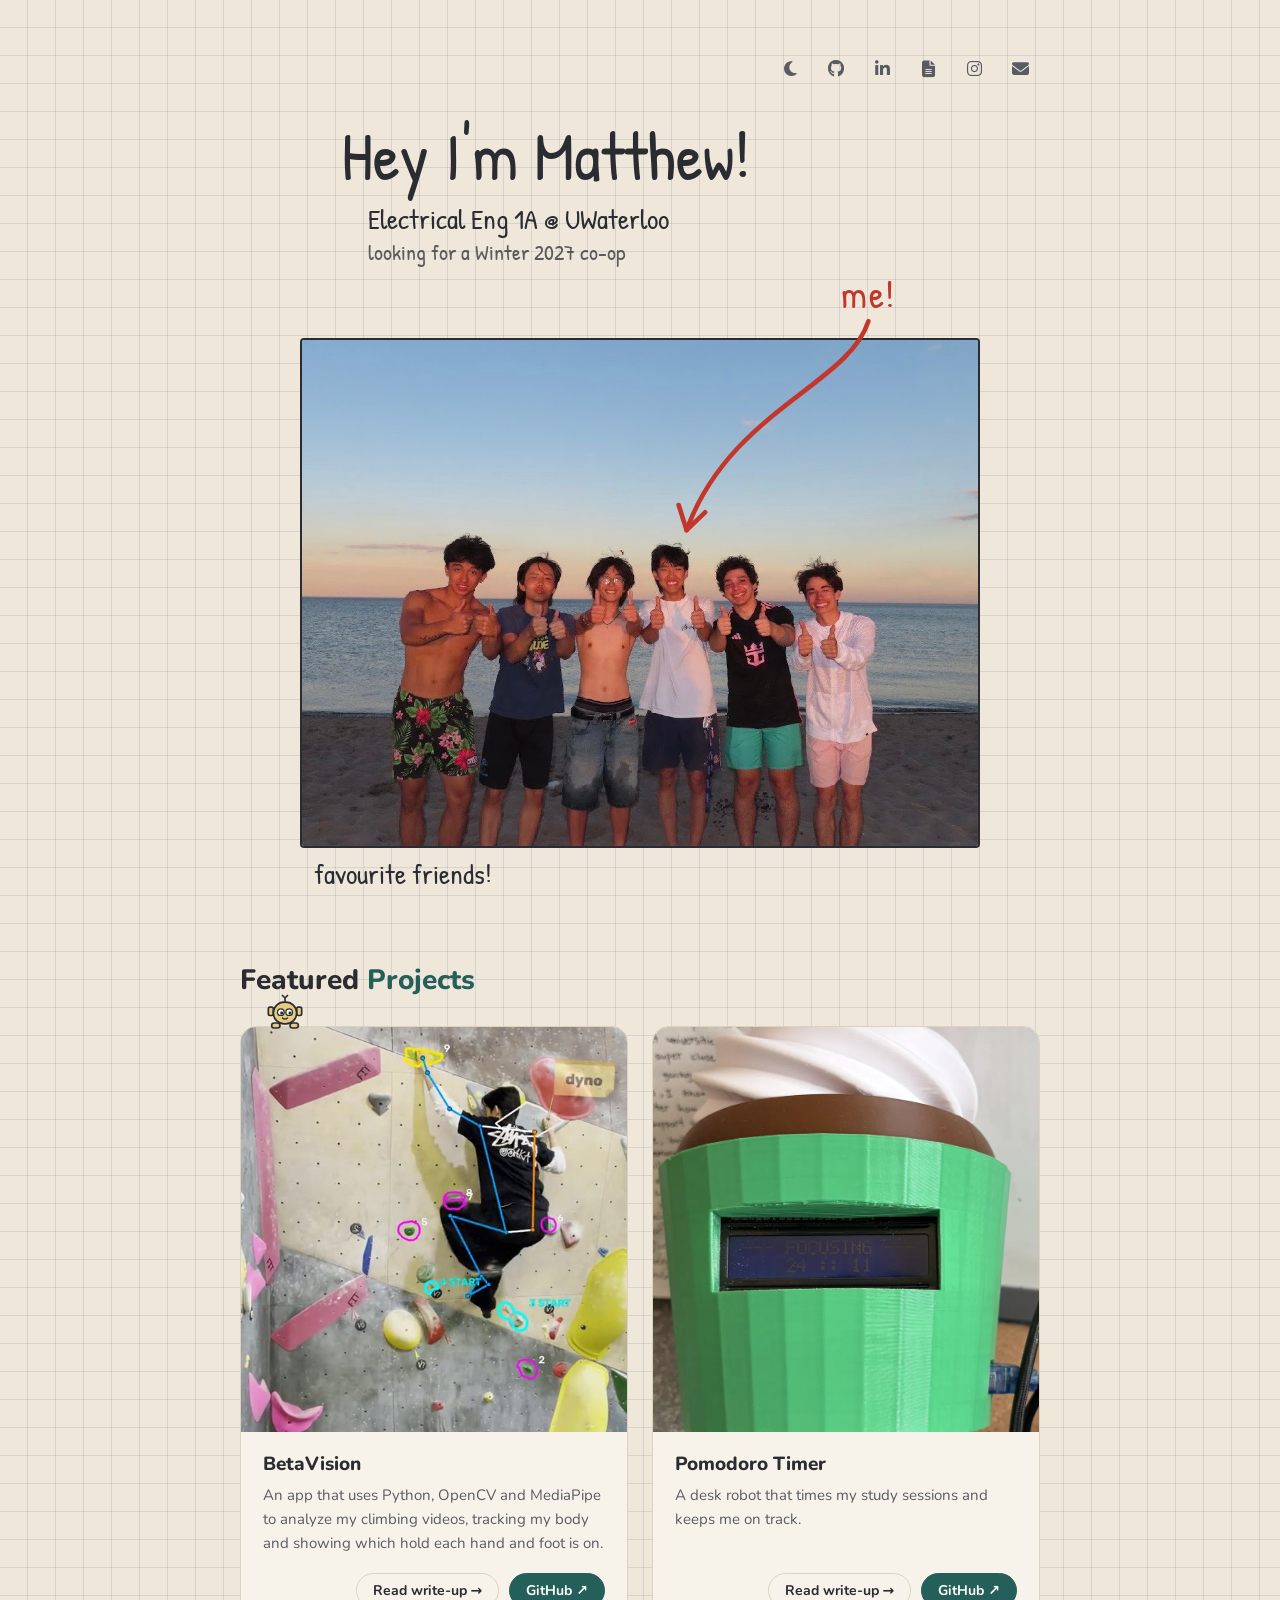
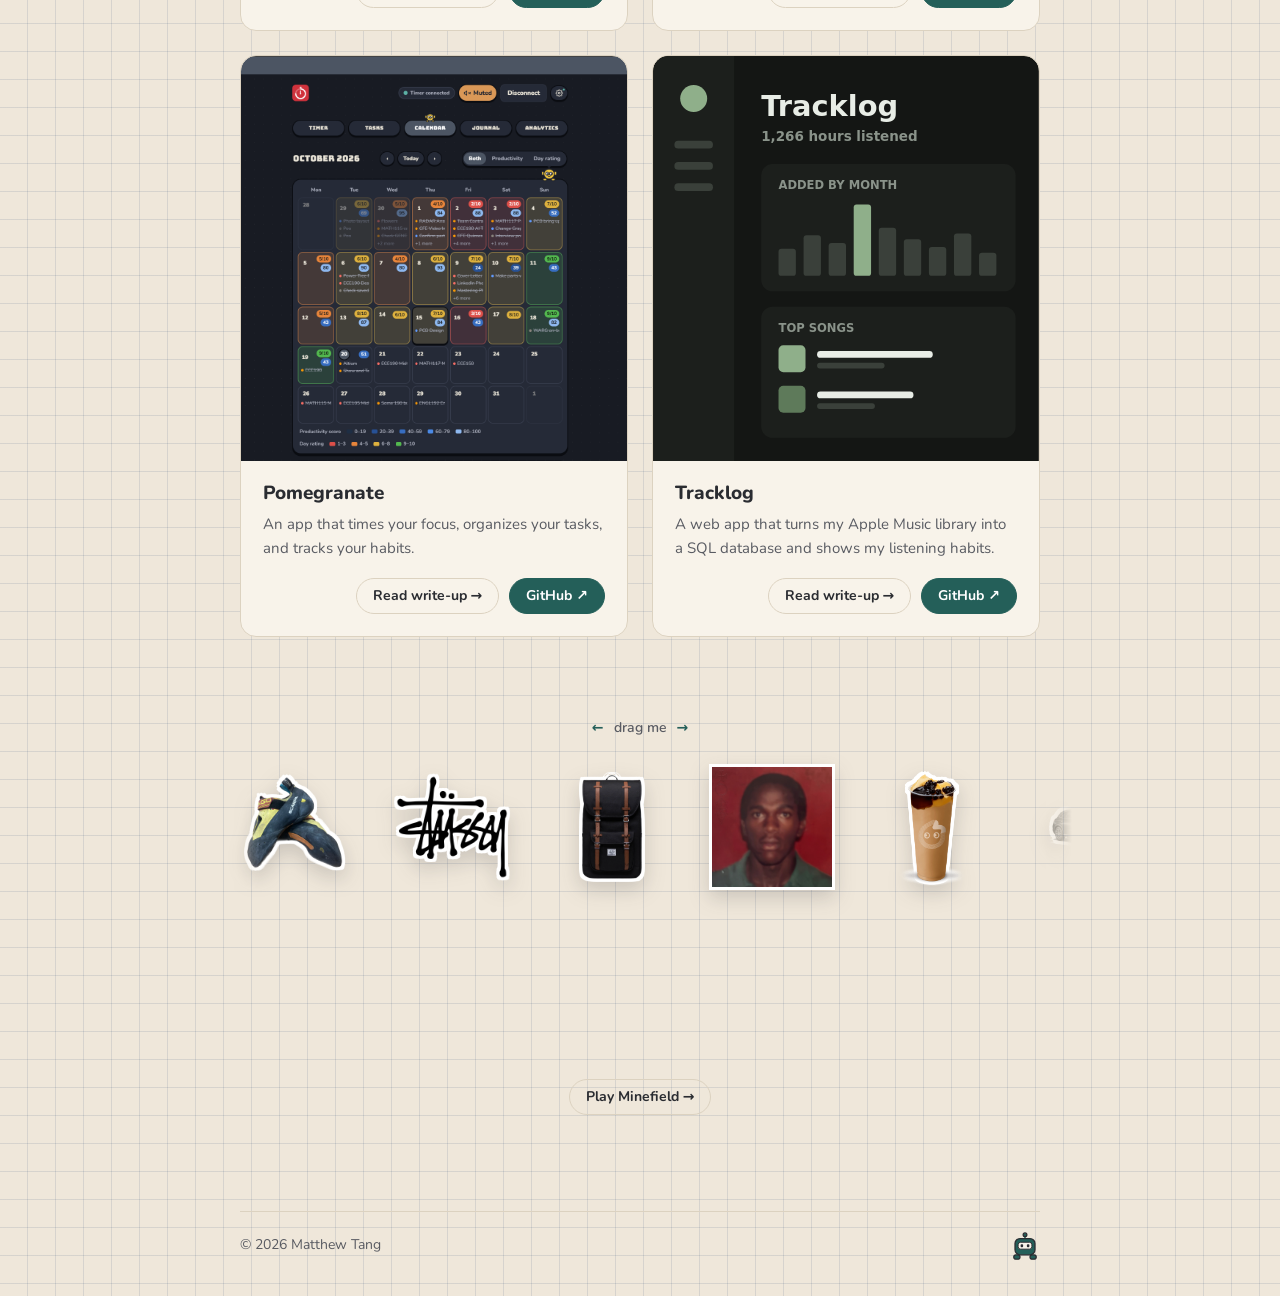
==== commit 608fc434: "Add files via upload" ====
--- a/index.html
+++ b/index.html
@@ -56,7 +56,7 @@
         <div class="body">
           <div>
             <h3>BetaVision</h3>
-            <p>An app that analyzes my climbing videos, tracking my body and showing which hold each hand and foot is on.</p>
+            <p>An app that uses Python, OpenCV and MediaPipe to analyze my climbing videos, tracking my body and showing which hold each hand and foot is on.</p>
           </div>
           <div class="actions">
             <a class="btn ghost" href="article-betavision.html">Read write-up →</a>
@@ -84,7 +84,7 @@
         <div class="body">
           <div>
             <h3>Pomegranate</h3>
-            <p>An app that plans your day, times your focus, and tracks how it went.</p>
+            <p>An app that times your focus, organizes your tasks, and tracks your habits.</p>
           </div>
           <div class="actions">
             <a class="btn ghost" href="article-study-app.html">Read write-up →</a>
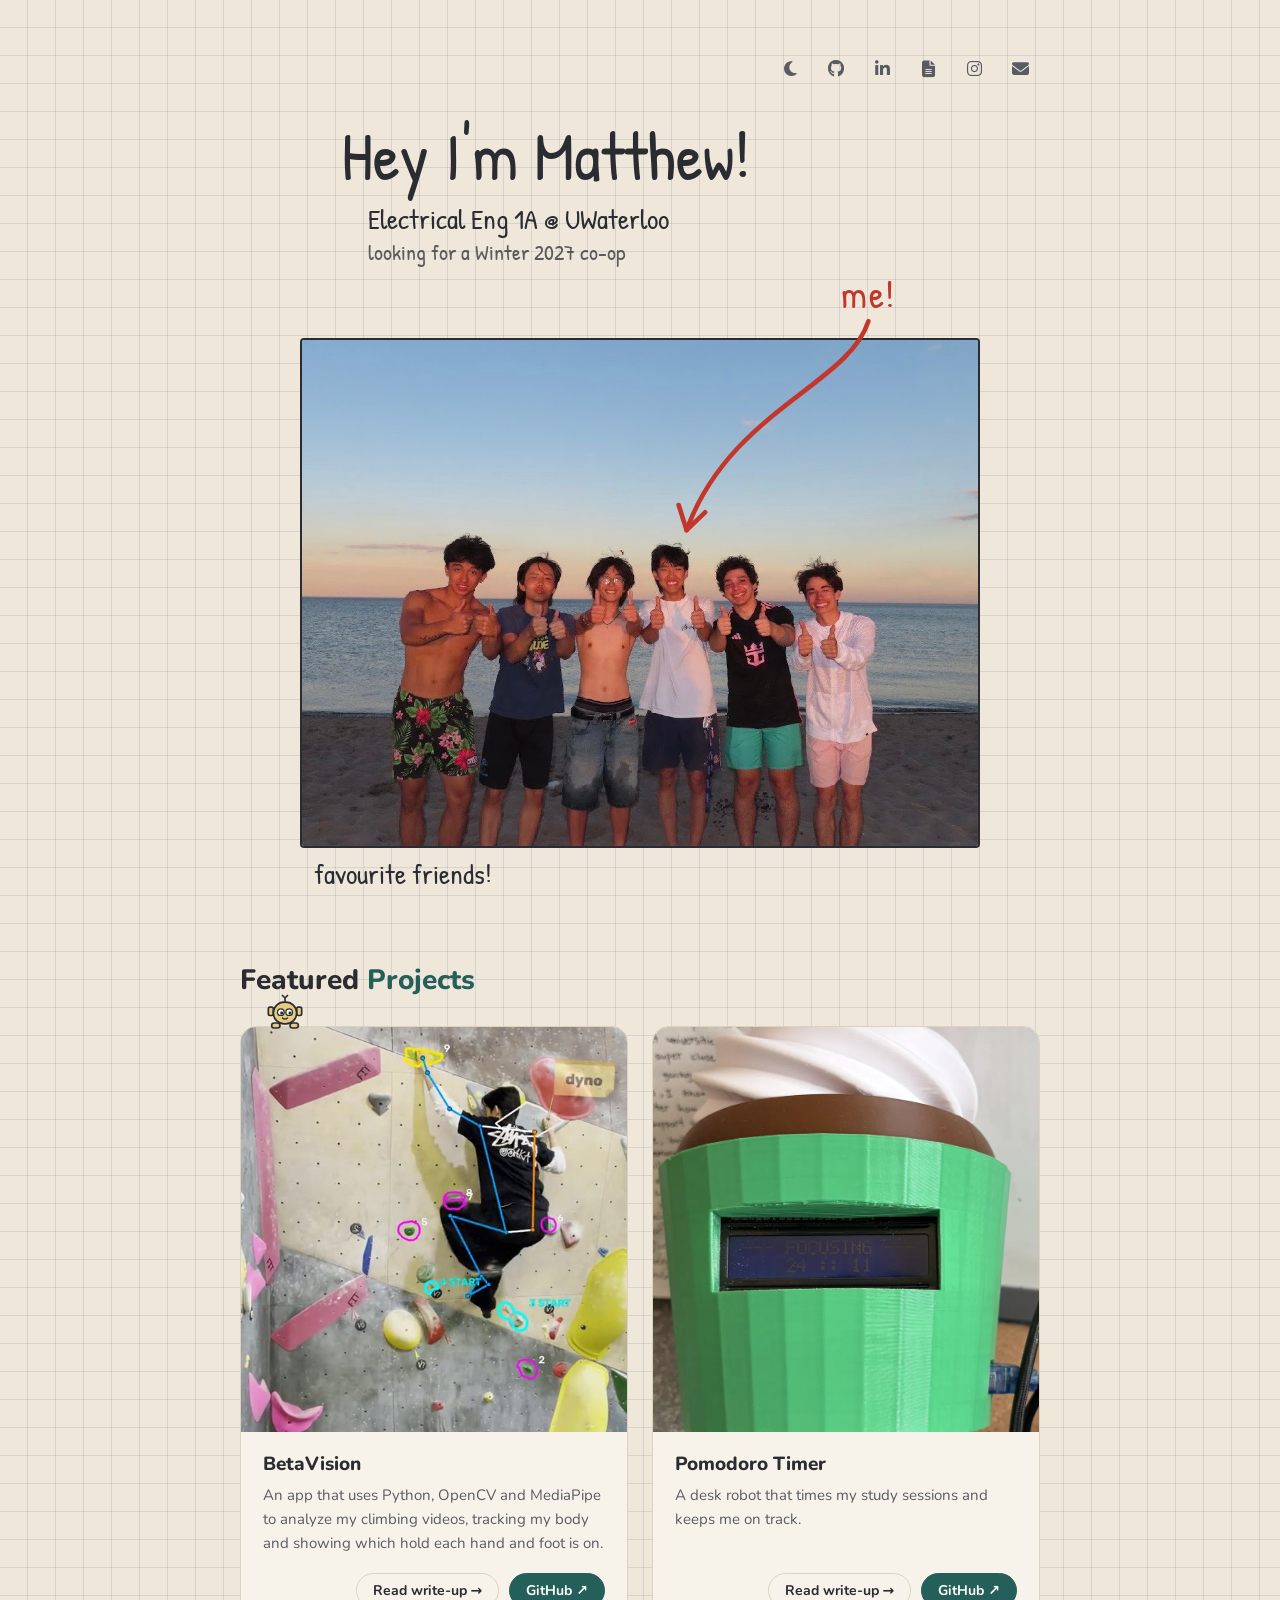
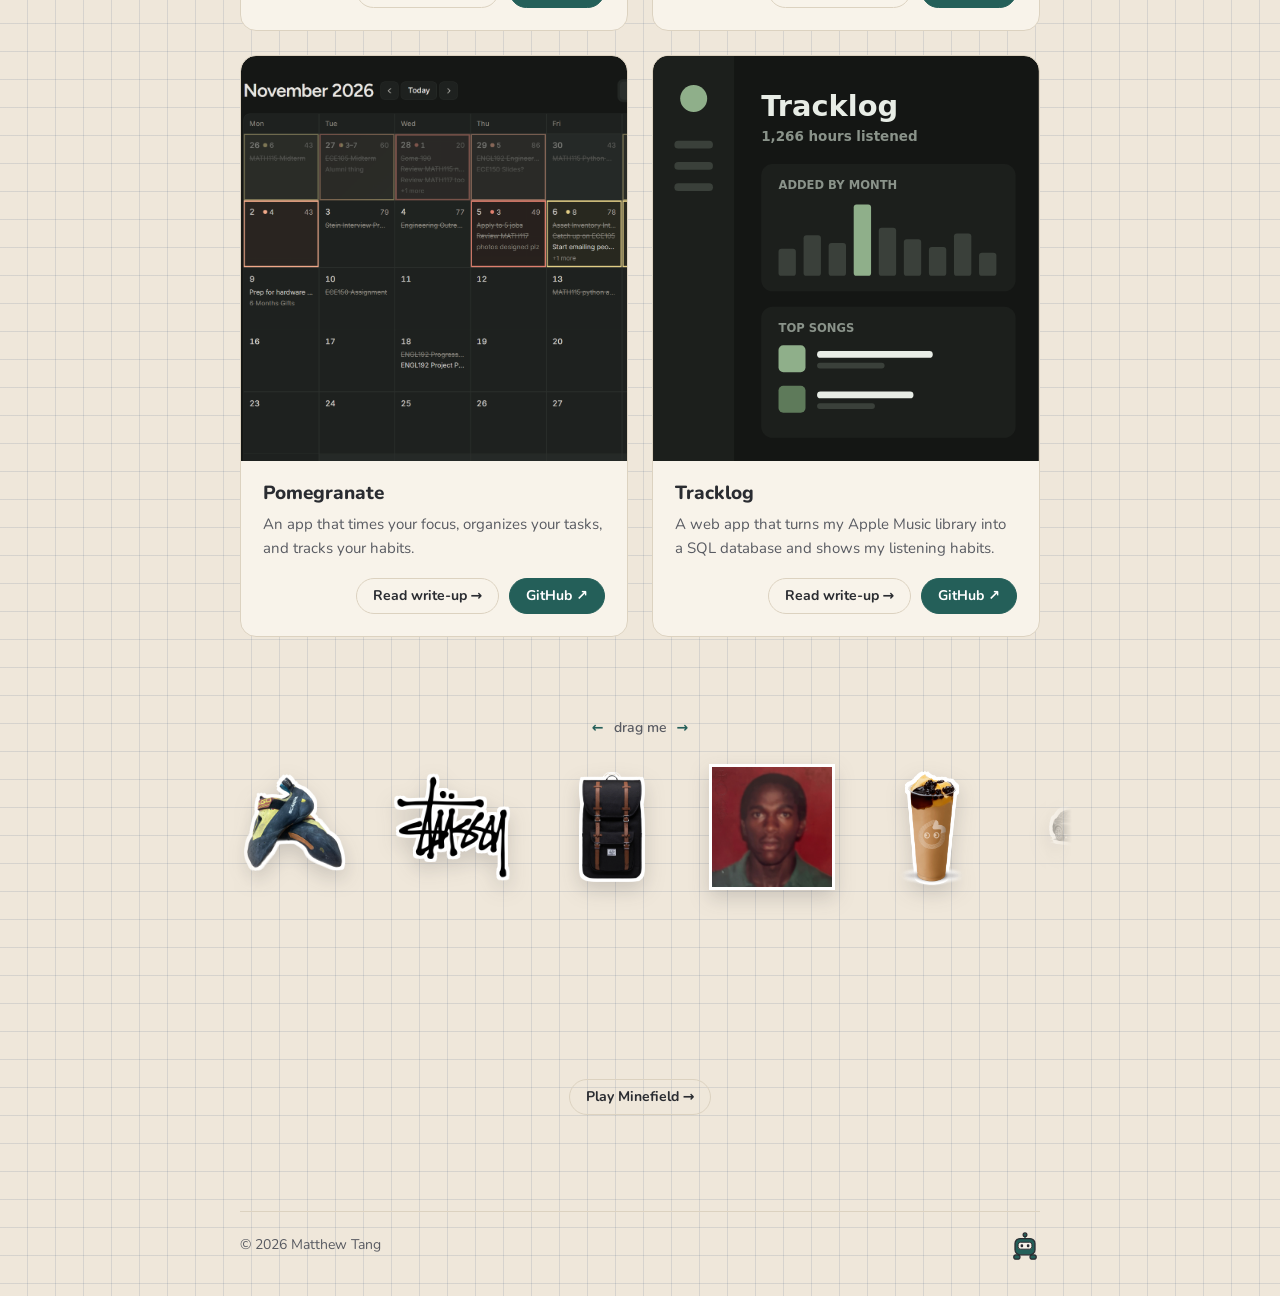
==== commit 5824a387: "Add files via upload" ====
--- a/index.html
+++ b/index.html
@@ -80,7 +80,7 @@
       </article>
 
       <article class="card project" id="pomegranate">
-        <img class="card-img" src="images/pomegranate-calendar.png" alt="Pomegranate's Calendar tab for October 2026, with each day's rating, productivity score and tasks">
+        <img class="card-img" src="images/pomegranate-calendar.png?v=3" alt="Pomegranate's Calendar tab for November 2026, with each day's rating, productivity score, hours slept and tasks">
         <div class="body">
           <div>
             <h3>Pomegranate</h3>
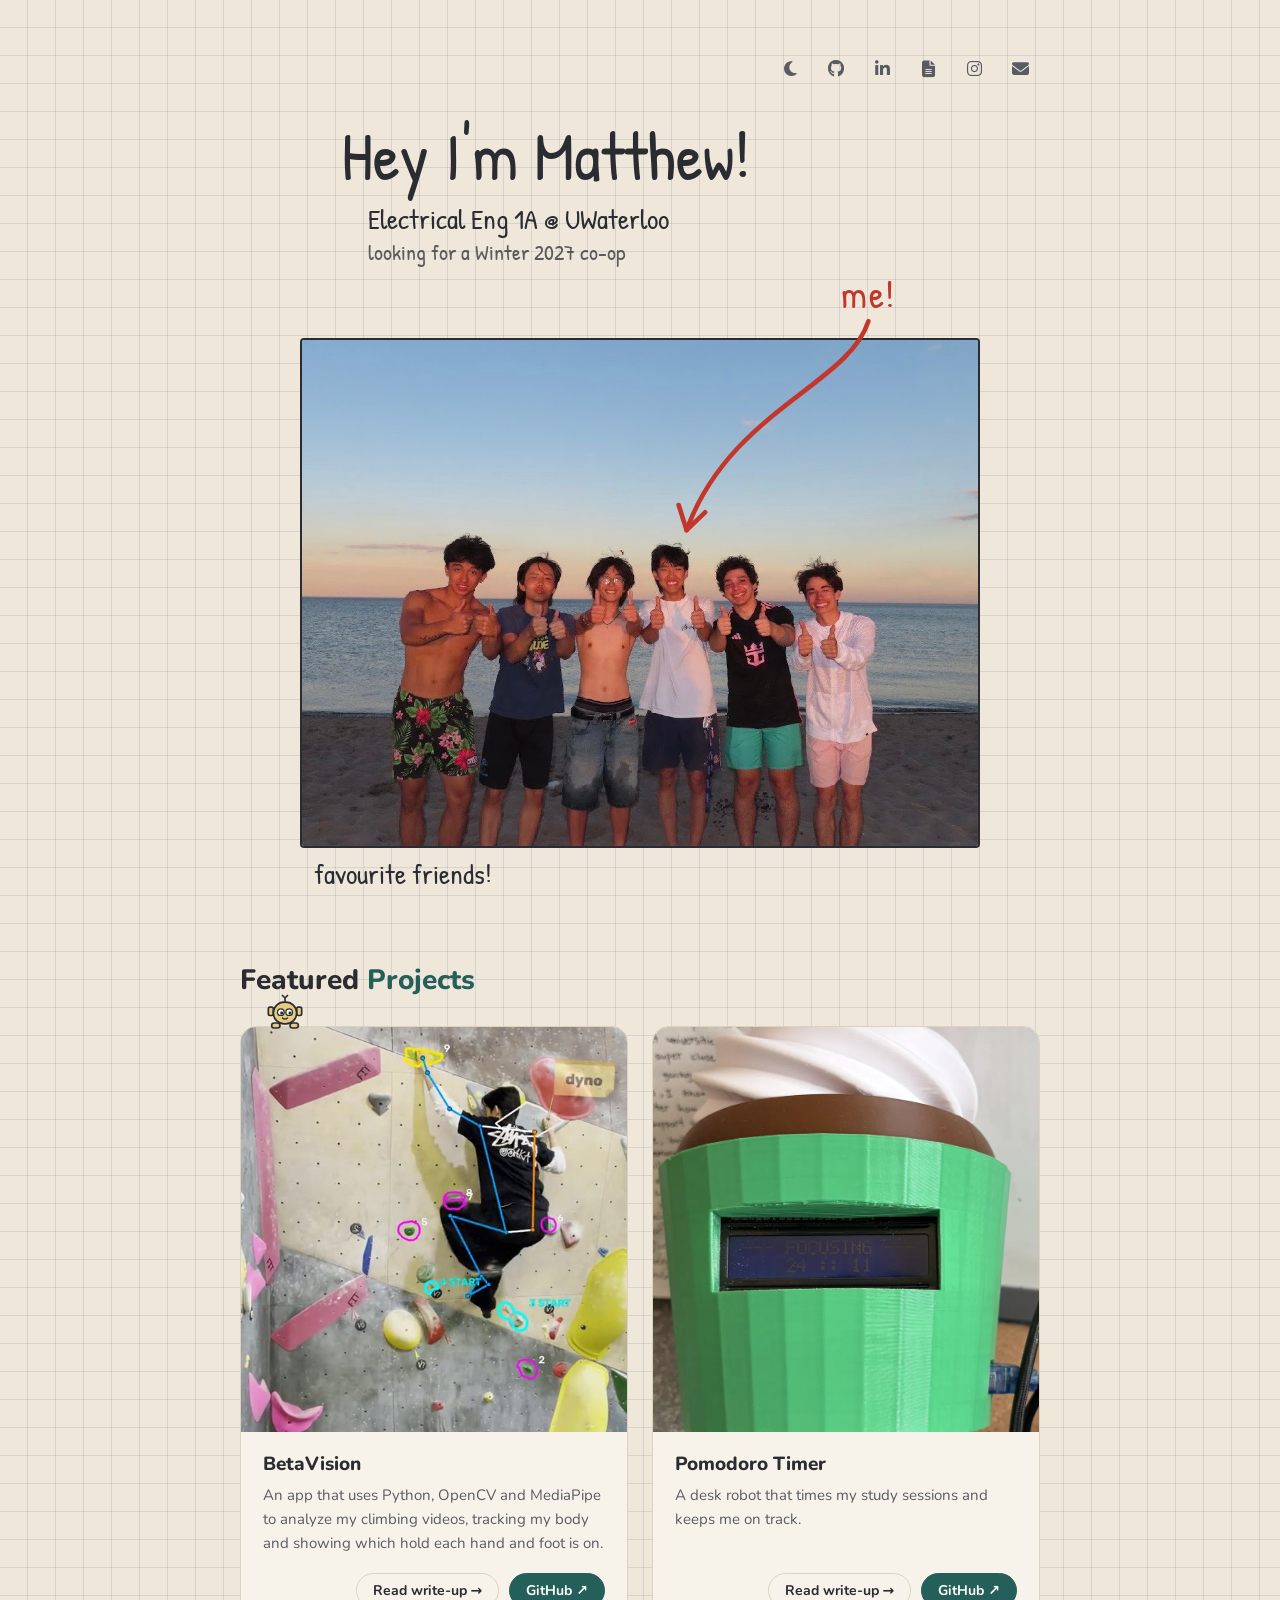
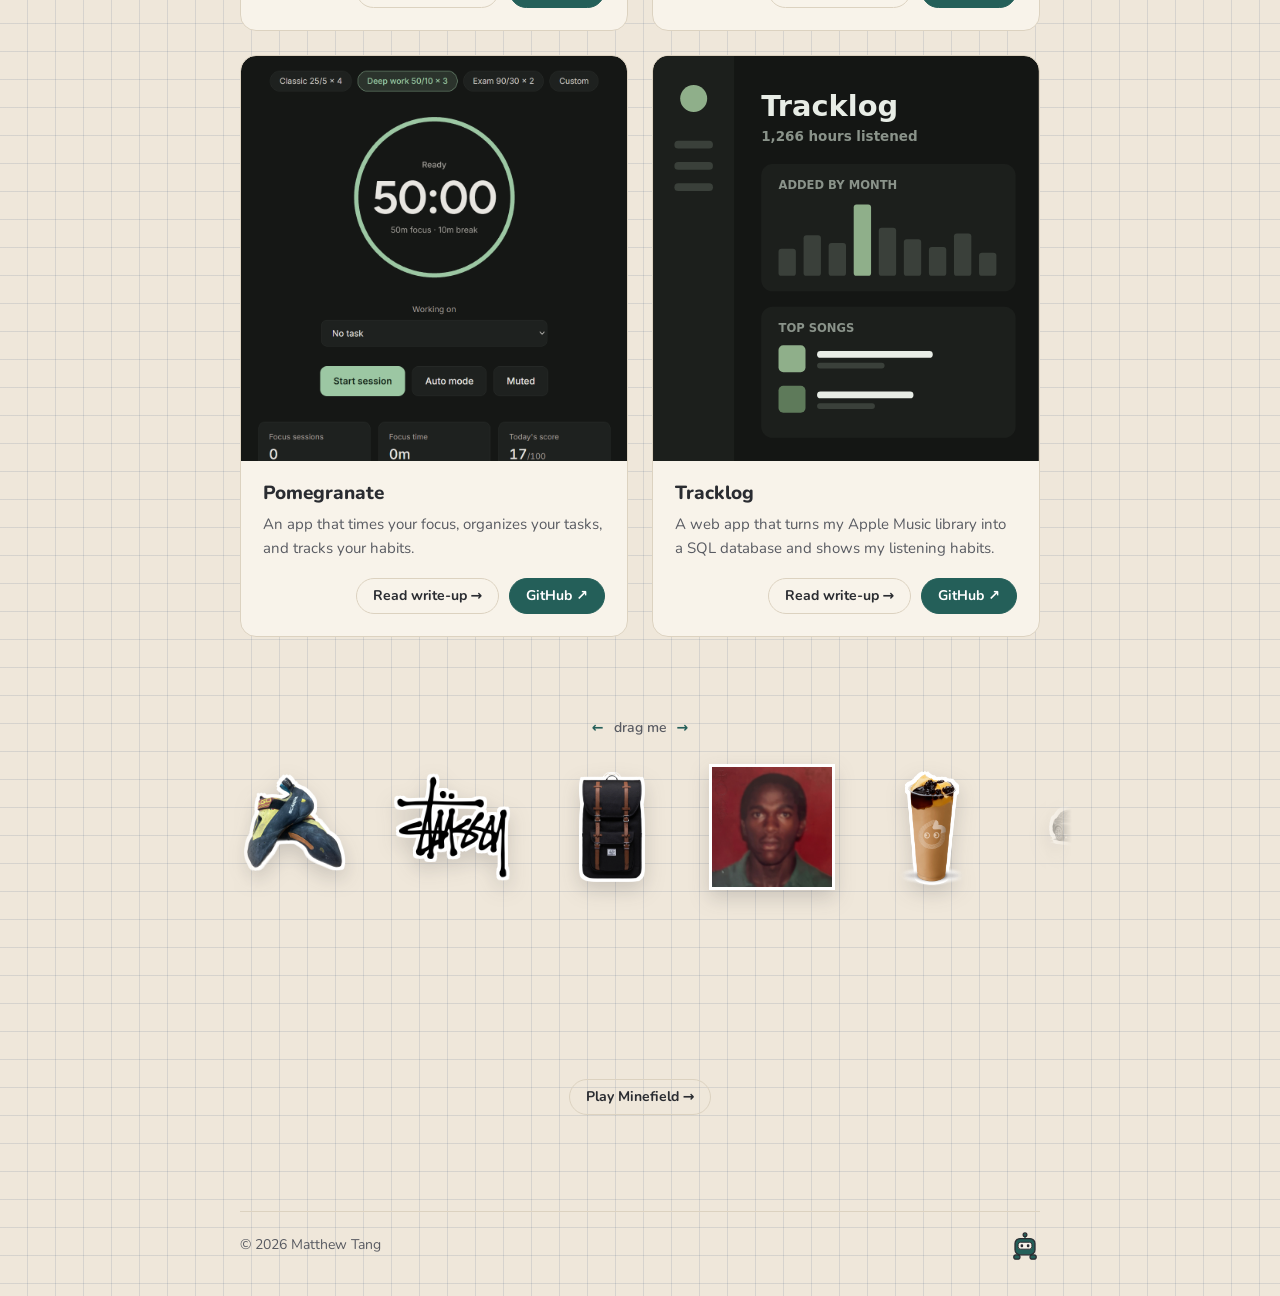
==== commit c064db5e: "Add files via upload" ====
--- a/index.html
+++ b/index.html
@@ -80,7 +80,7 @@
       </article>
 
       <article class="card project" id="pomegranate">
-        <img class="card-img" src="images/pomegranate-calendar.png?v=3" alt="Pomegranate's Calendar tab for November 2026, with each day's rating, productivity score, hours slept and tasks">
+        <img class="card-img" src="images/pomegranate-cover.png" alt="Pomegranate's Timer tab, ready for a Deep work 50/10 session: a green ring around 50:00, a task picker, and today's focus stats">
         <div class="body">
           <div>
             <h3>Pomegranate</h3>
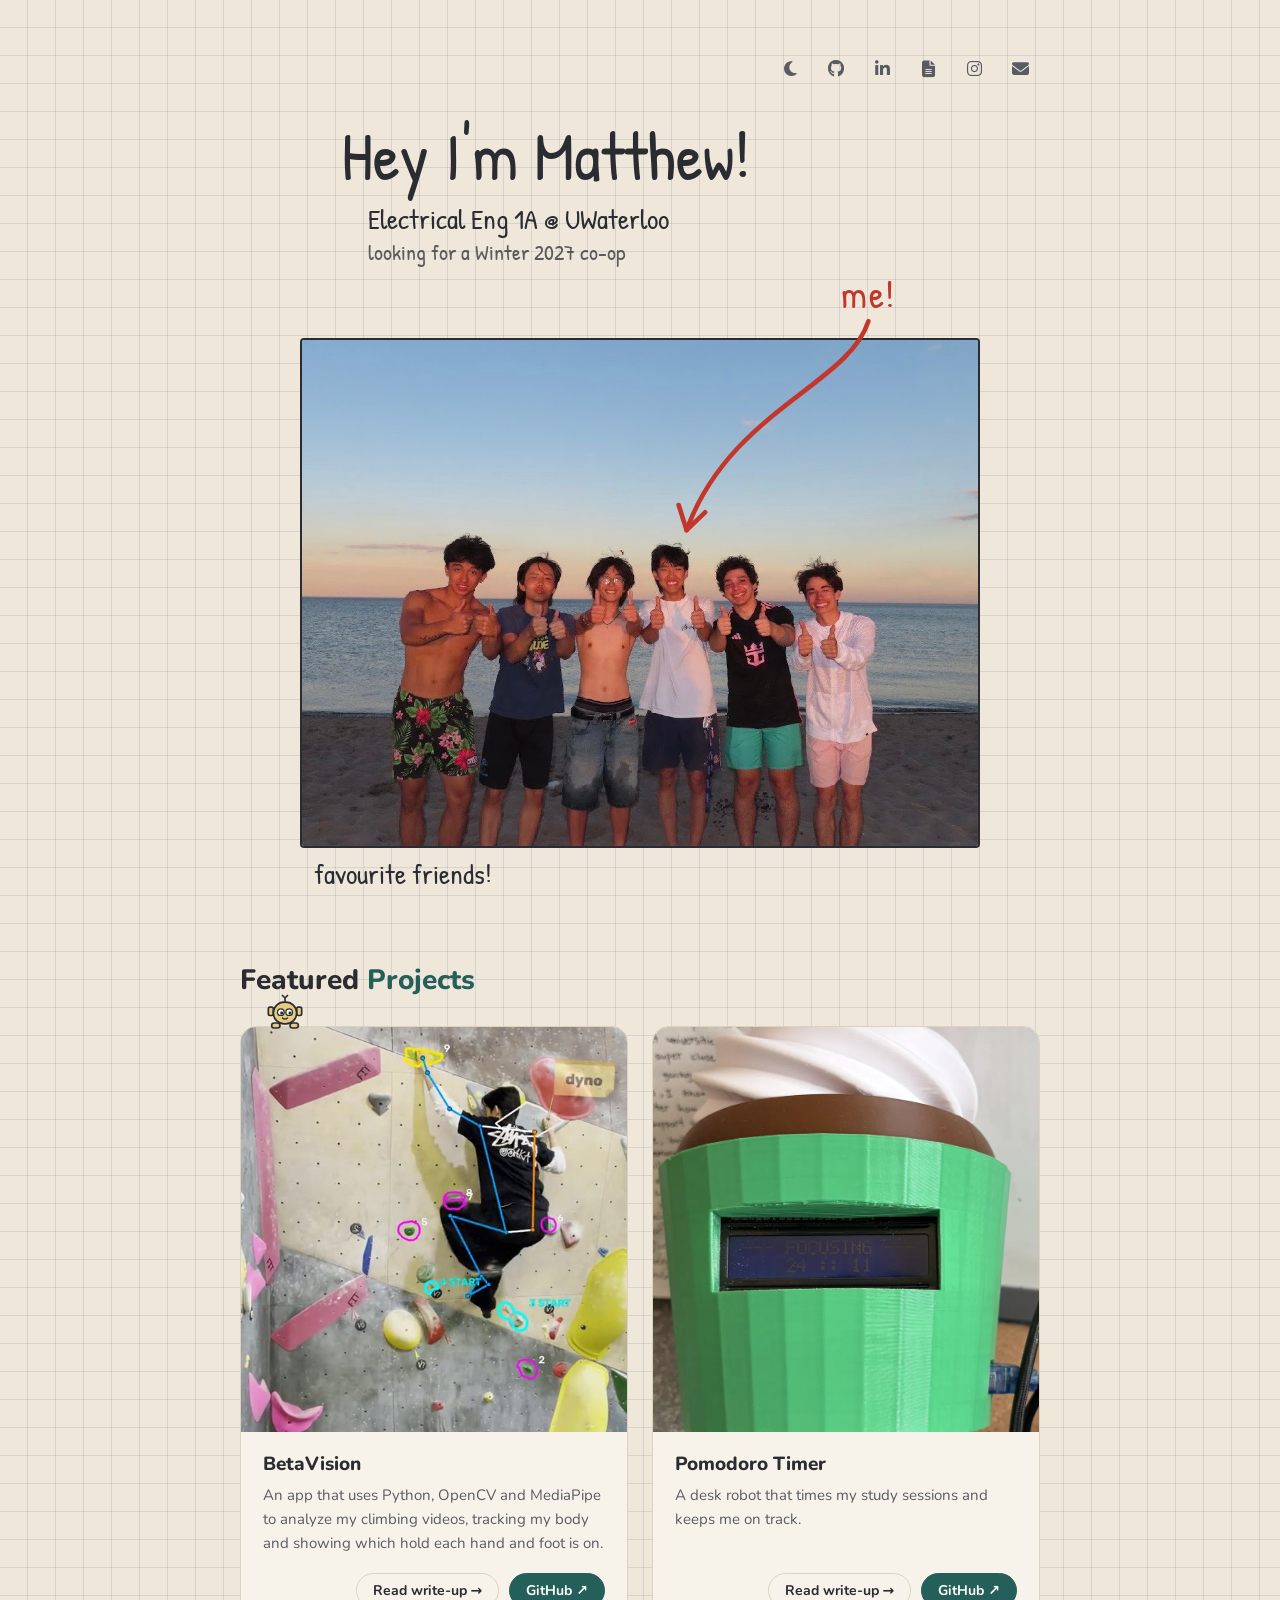
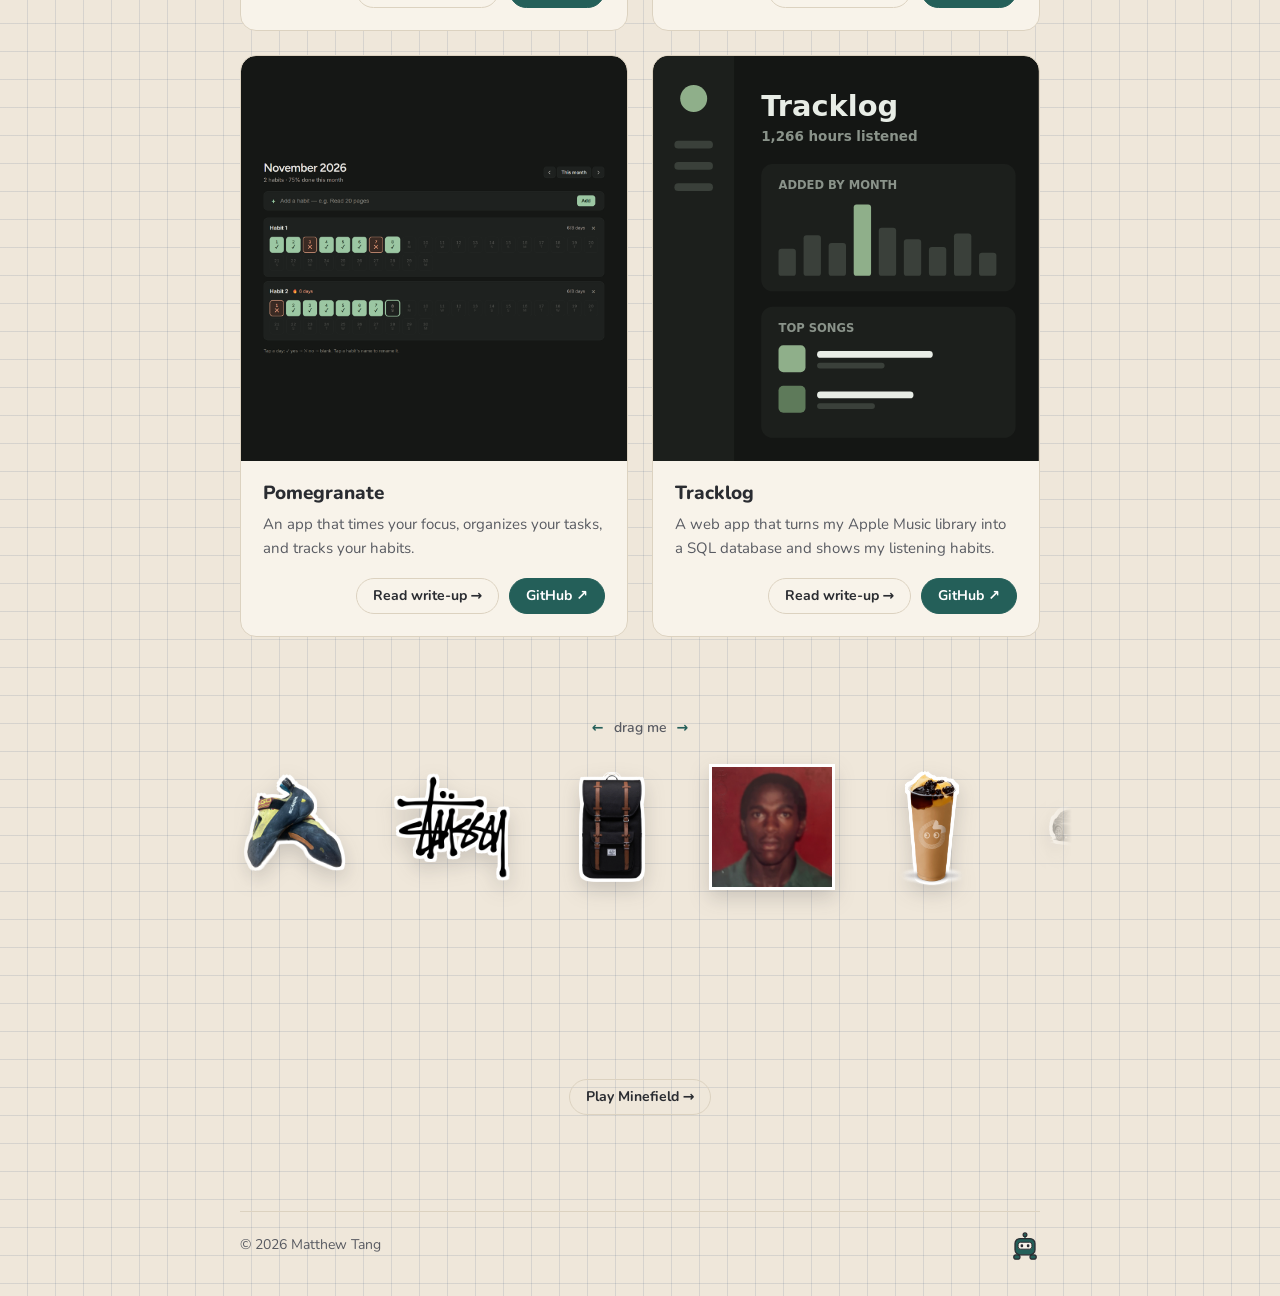
==== commit c153430b: "Add files via upload" ====
--- a/index.html
+++ b/index.html
@@ -80,7 +80,7 @@
       </article>
 
       <article class="card project" id="pomegranate">
-        <img class="card-img" src="images/pomegranate-cover.png" alt="Pomegranate's Timer tab, ready for a Deep work 50/10 session: a green ring around 50:00, a task picker, and today's focus stats">
+        <img class="card-img" src="images/pomegranate-cover.png?v=2" alt="Pomegranate's Habits tab for November 2026: two habits, each with a month of day boxes ticked green for yes or crossed in peach for no">
         <div class="body">
           <div>
             <h3>Pomegranate</h3>
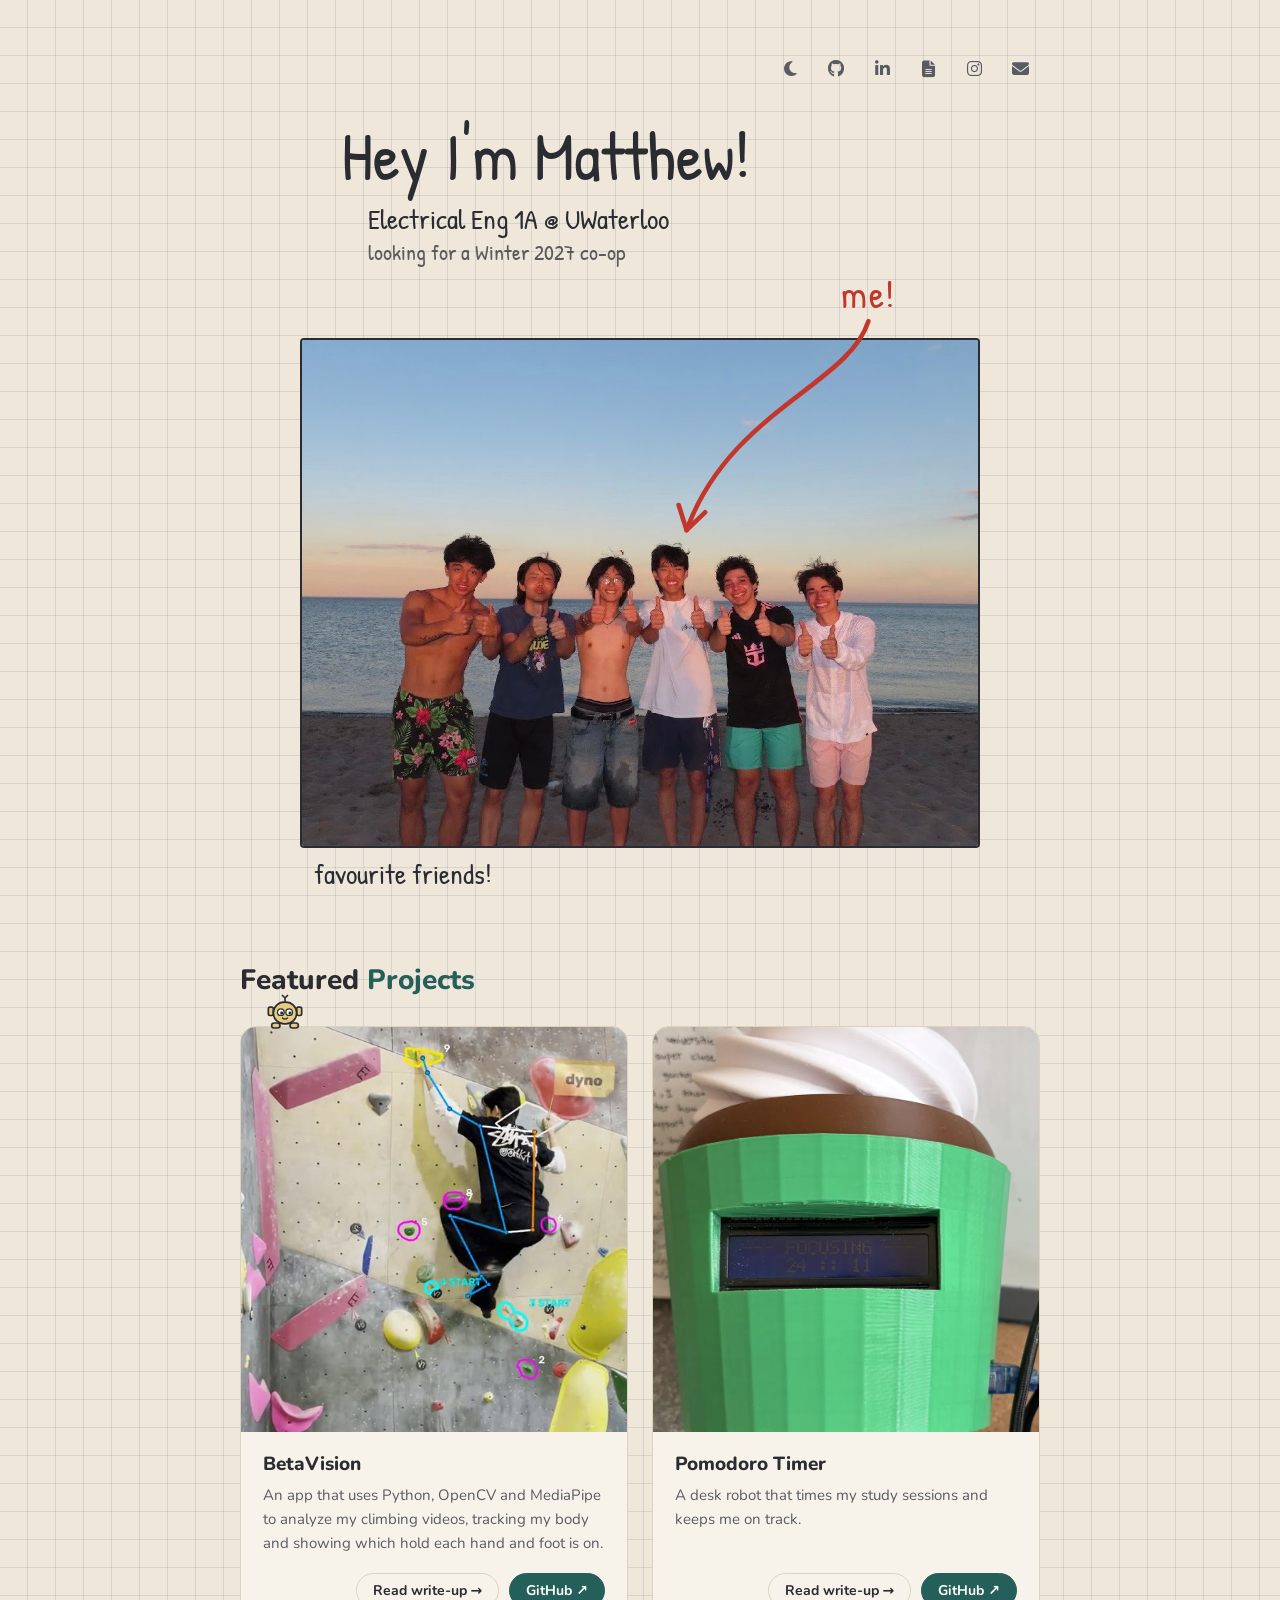
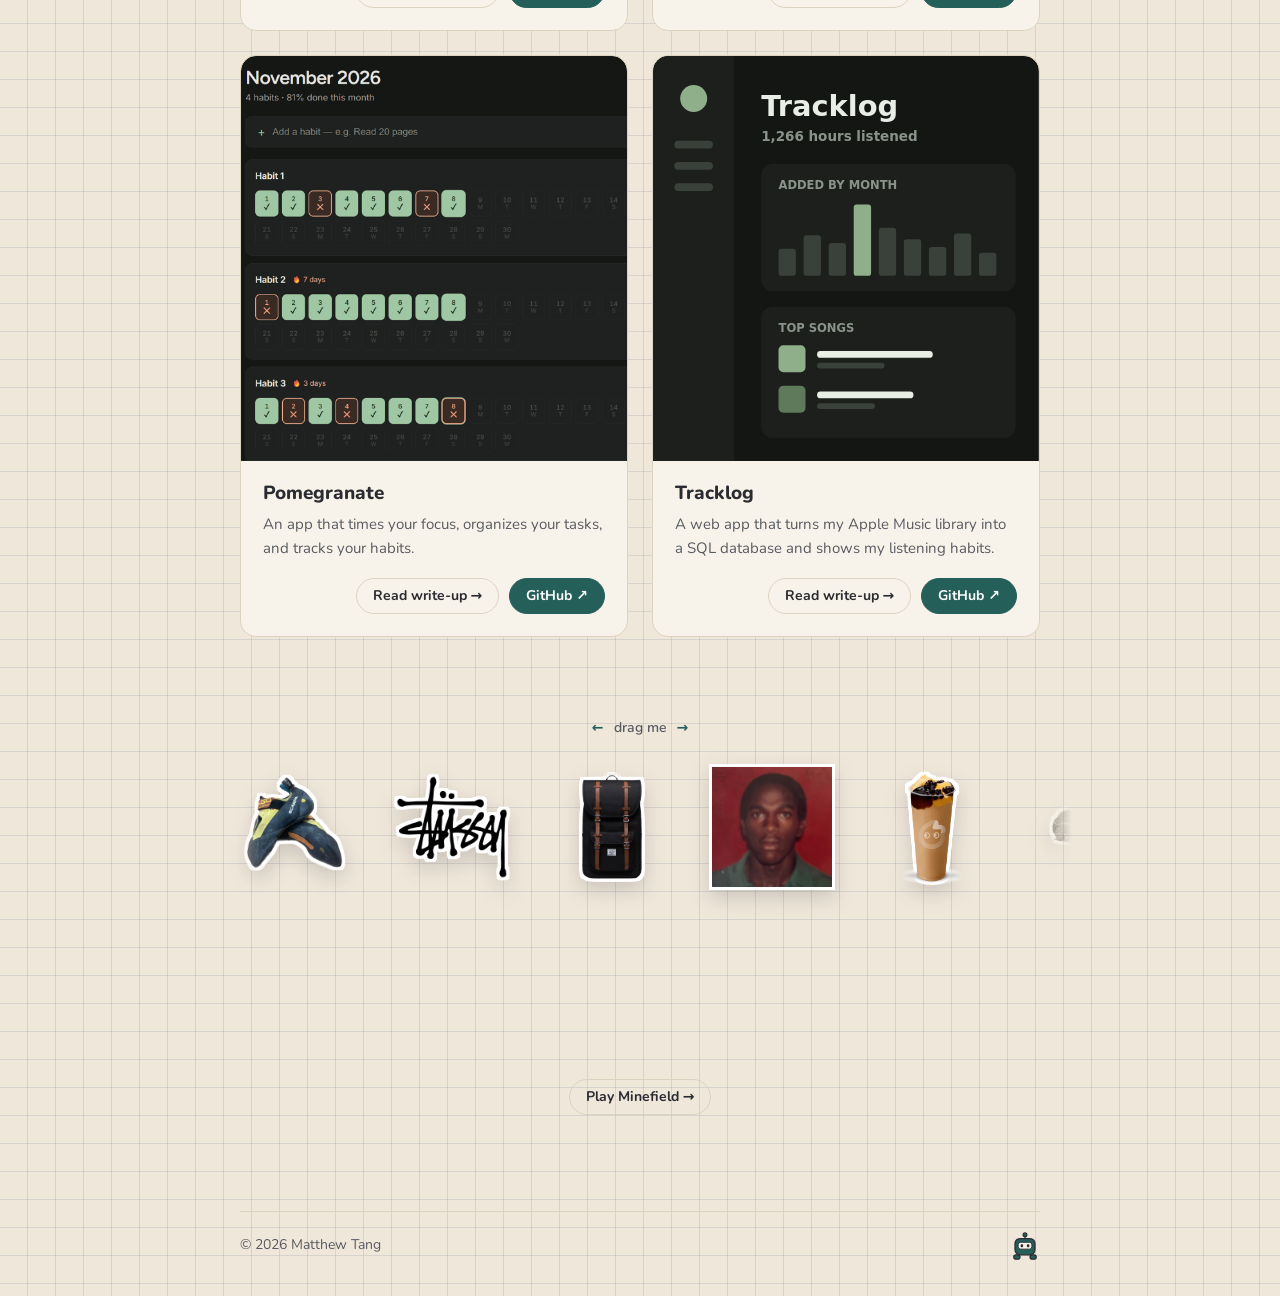
==== commit e91dc94d: "Add files via upload" ====
--- a/index.html
+++ b/index.html
@@ -80,7 +80,7 @@
       </article>
 
       <article class="card project" id="pomegranate">
-        <img class="card-img" src="images/pomegranate-cover.png?v=2" alt="Pomegranate's Habits tab for November 2026: two habits, each with a month of day boxes ticked green for yes or crossed in peach for no">
+        <img class="card-img" src="images/pomegranate-cover.png?v=3" alt="Pomegranate's Habits tab for November 2026: several habits, each with a month of day boxes ticked green for yes or crossed in peach for no">
         <div class="body">
           <div>
             <h3>Pomegranate</h3>
